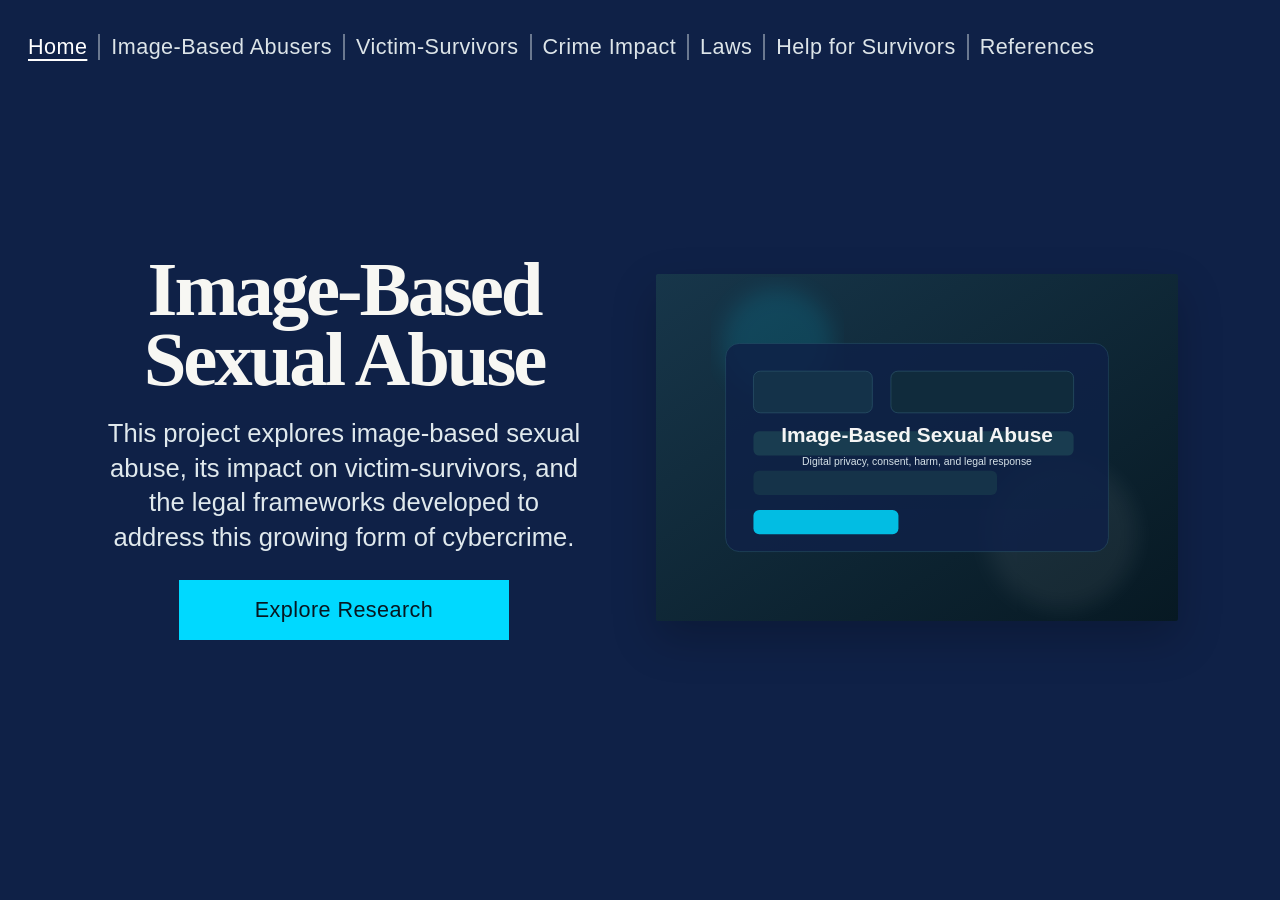
==== index.html @ 502477de "Add files via upload" ====
<!DOCTYPE html>
<html lang="en">
<head>
  <meta charset="UTF-8">
  <meta name="viewport" content="width=device-width, initial-scale=1.0">
  <title>Home | Image-Based Sexual Abuse</title>
  <link rel="stylesheet" href="style.css">
</head>
<body>
  <header class="site-header">
    <nav class="nav">
      <a class="active" href="index.html">Home</a>
<a class="" href="image-based-abusers.html">Image-Based Abusers</a>
<a class="" href="victim-survivors.html">Victim-Survivors</a>
<a class="" href="crime-impact.html">Crime Impact</a>
<a class="" href="laws.html">Laws</a>
<a class="" href="help-for-survivors.html">Help for Survivors</a>
<a class="" href="references.html">References</a>
    </nav>
  </header>
  
        <main class="hero">
          <section class="hero-text">
            <h1>Image-Based<br>Sexual Abuse</h1>
            <p>This project explores image-based sexual abuse, its impact on victim-survivors, and the legal frameworks developed to address this growing form of cybercrime.</p>
            <a class="button" href="image-based-abusers.html">Explore Research</a>
          </section>
          <section class="hero-image" aria-label="Digital safety illustration">
            <img src="images/homepage-illustration.svg" alt="Illustration representing online privacy and image-based sexual abuse">
          </section>
        </main>
</body>
</html>
---- style.css ----
* {
  box-sizing: border-box;
}

body {
  margin: 0;
  font-family: Arial, Helvetica, sans-serif;
  color: #f5f5f5;
  background: #0f2147;
}

.site-header {
  width: 100%;
  padding: 34px 28px 10px;
  background: #0f2147;
}

.nav {
  display: flex;
  flex-wrap: wrap;
  align-items: center;
  gap: 0;
  font-size: 1.35rem;
  letter-spacing: 0.02em;
}

.nav a {
  color: #dce4e8;
  text-decoration: none;
  padding: 0 11px;
  border-right: 2px solid rgba(220, 228, 232, 0.45);
}

.nav a:first-child {
  padding-left: 0;
}

.nav a:last-child {
  border-right: none;
}

.nav a:hover,
.nav a.active {
  color: #ffffff;
  text-decoration: underline;
  text-decoration-thickness: 2px;
  text-underline-offset: 5px;
}

.hero {
  min-height: calc(100vh - 95px);
  display: grid;
  grid-template-columns: 1fr 1.08fr;
  gap: 70px;
  align-items: center;
  padding: 40px 8vw 90px;
}

.hero-text {
  text-align: center;
}

.hero-text h1 {
  margin: 0 0 20px;
  font-family: Georgia, 'Times New Roman', serif;
  font-size: clamp(3.3rem, 6vw, 6.2rem);
  line-height: 0.92;
  letter-spacing: -0.04em;
  color: #f7f7f3;
}

.hero-text p {
  max-width: 660px;
  margin: 0 auto 26px;
  font-size: clamp(1.15rem, 2vw, 1.65rem);
  line-height: 1.35;
  color: #e0e9ed;
}

.button {
  display: inline-block;
  min-width: 330px;
  padding: 17px 28px;
  background: #00d9ff;
  color: #061721;
  text-decoration: none;
  font-size: 1.35rem;
  letter-spacing: 0.02em;
  transition: transform 0.2s ease, filter 0.2s ease;
}

.button:hover {
  transform: translateY(-2px);
  filter: brightness(1.05);
}

.hero-image img {
  width: 100%;
  max-width: 620px;
  display: block;
  margin: 0 auto;
  border-radius: 2px;
  box-shadow: 0 18px 45px rgba(0, 0, 0, 0.22);
}

.page {
  max-width: 1100px;
  margin: 0 auto;
  padding: 70px 28px 100px;
}

.page h1 {
  font-family: Georgia, 'Times New Roman', serif;
  font-size: clamp(3rem, 6vw, 5.5rem);
  line-height: 1;
  margin: 0 0 20px;
}

.page > p {
  max-width: 920px;
  font-size: 1.35rem;
  line-height: 1.55;
  color: #e0e9ed;
  margin-bottom: 36px;
}

.card-grid {
  display: grid;
  grid-template-columns: repeat(3, 1fr);
  gap: 22px;
}

.card {
  background: rgba(255, 255, 255, 0.075);
  border: 1px solid rgba(255, 255, 255, 0.13);
  border-radius: 18px;
  padding: 24px;
}

.card h2 {
  margin-top: 0;
  color: #00d9ff;
  font-size: 1.35rem;
}

.card p {
  color: #e7eef2;
  line-height: 1.55;
  font-size: 1.05rem;
}

.reference {
  padding-left: 2rem;
  text-indent: -2rem;
}

.note {
  color: #bdd2dc;
}

@media (max-width: 900px) {
  .site-header {
    padding-top: 24px;
  }

  .nav {
    font-size: 1rem;
    row-gap: 10px;
  }

  .hero {
    grid-template-columns: 1fr;
    gap: 35px;
    padding-top: 45px;
  }

  .hero-text {
    order: 1;
  }

  .hero-image {
    order: 2;
  }

  .button {
    min-width: auto;
    width: min(100%, 330px);
  }

  .card-grid {
    grid-template-columns: 1fr;
  }
}
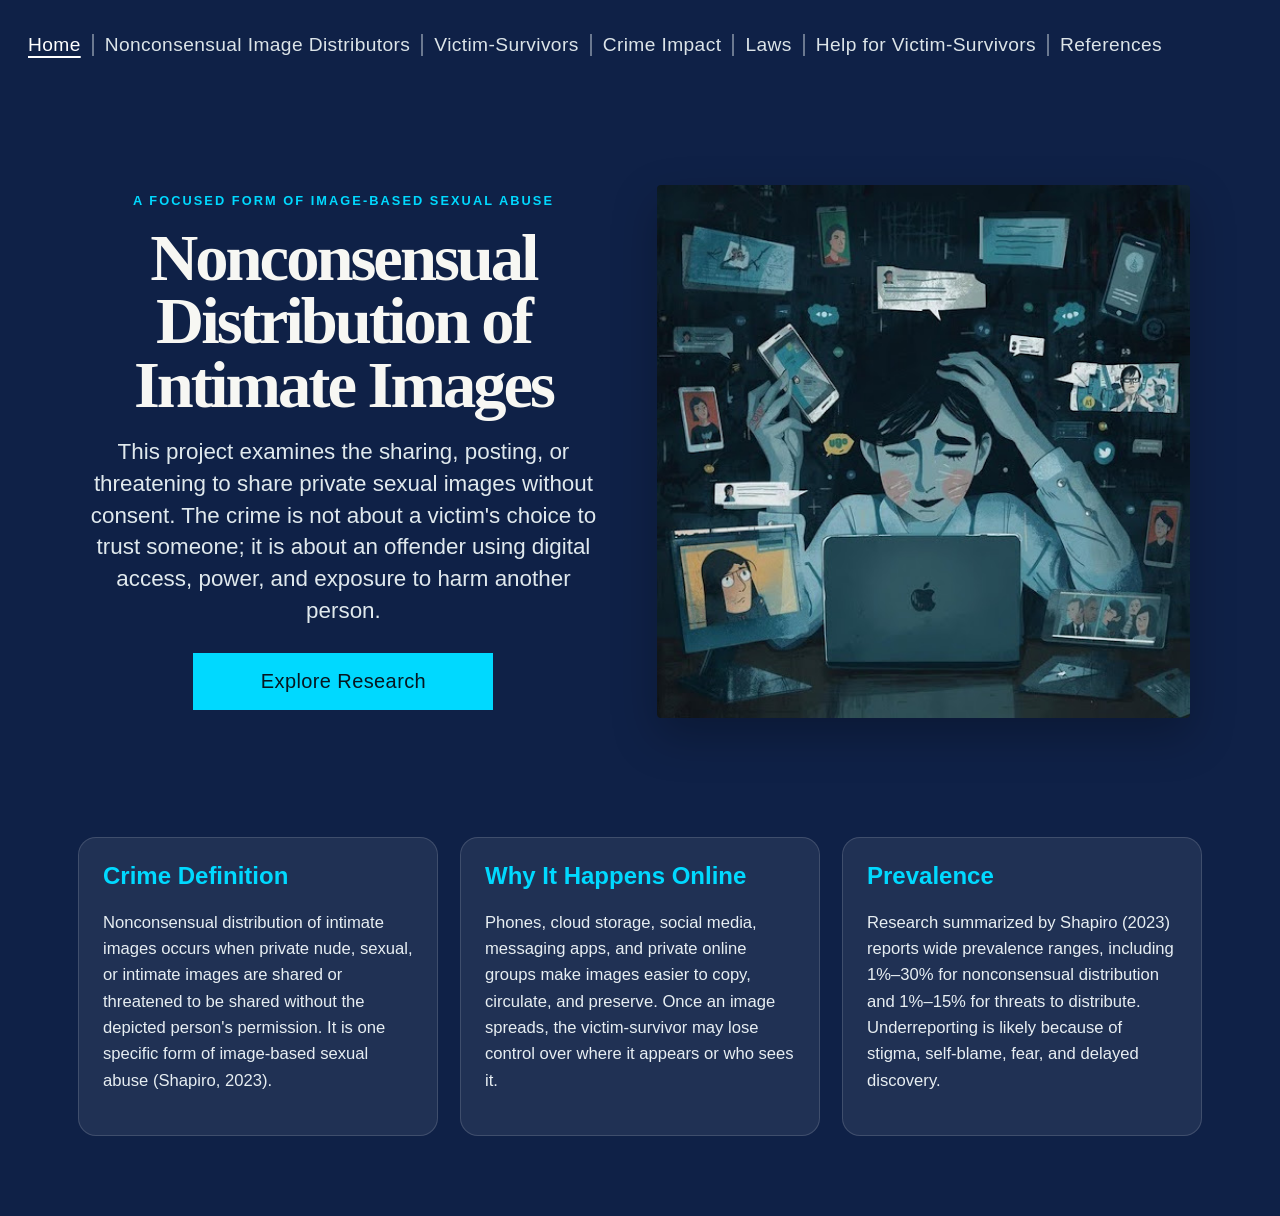
==== commit 3fb83a44: "Add files via upload" ====
--- a/index.html
+++ b/index.html
@@ -3,31 +3,45 @@
 <head>
   <meta charset="UTF-8">
   <meta name="viewport" content="width=device-width, initial-scale=1.0">
-  <title>Home | Image-Based Sexual Abuse</title>
+  <title>Home | Nonconsensual Distribution of Intimate Images</title>
   <link rel="stylesheet" href="style.css">
 </head>
 <body>
   <header class="site-header">
     <nav class="nav">
       <a class="active" href="index.html">Home</a>
-<a class="" href="image-based-abusers.html">Image-Based Abusers</a>
-<a class="" href="victim-survivors.html">Victim-Survivors</a>
-<a class="" href="crime-impact.html">Crime Impact</a>
-<a class="" href="laws.html">Laws</a>
-<a class="" href="help-for-survivors.html">Help for Survivors</a>
-<a class="" href="references.html">References</a>
+      <a class="" href="image-based-abusers.html">Nonconsensual Image Distributors</a>
+      <a class="" href="victim-survivors.html">Victim-Survivors</a>
+      <a class="" href="crime-impact.html">Crime Impact</a>
+      <a class="" href="laws.html">Laws</a>
+      <a class="" href="help-for-survivors.html">Help for Victim-Survivors</a>
+      <a class="" href="references.html">References</a>
     </nav>
   </header>
-  
-        <main class="hero">
-          <section class="hero-text">
-            <h1>Image-Based<br>Sexual Abuse</h1>
-            <p>This project explores image-based sexual abuse, its impact on victim-survivors, and the legal frameworks developed to address this growing form of cybercrime.</p>
-            <a class="button" href="image-based-abusers.html">Explore Research</a>
-          </section>
-          <section class="hero-image" aria-label="Digital safety illustration">
-            <img src="images/homepage-illustration.svg" alt="Illustration representing online privacy and image-based sexual abuse">
-          </section>
-        </main>
+  <main class="hero">
+    <section class="hero-text">
+      <p class="eyebrow">A focused form of image-based sexual abuse</p>
+      <h1>Nonconsensual<br>Distribution of<br>Intimate Images</h1>
+      <p>This project examines the sharing, posting, or threatening to share private sexual images without consent. The crime is not about a victim's choice to trust someone; it is about an offender using digital access, power, and exposure to harm another person.</p>
+      <a class="button" href="image-based-abusers.html">Explore Research</a>
+    </section>
+    <section class="hero-image" aria-label="Digital safety illustration">
+      <img src="images/homepage.jpg" alt="Illustration representing online privacy and image-based sexual abuse">
+    </section>
+  </main>
+  <section class="home-summary">
+    <article>
+      <h2>Crime Definition</h2>
+      <p>Nonconsensual distribution of intimate images occurs when private nude, sexual, or intimate images are shared or threatened to be shared without the depicted person's permission. It is one specific form of image-based sexual abuse (Shapiro, 2023).</p>
+    </article>
+    <article>
+      <h2>Why It Happens Online</h2>
+      <p>Phones, cloud storage, social media, messaging apps, and private online groups make images easier to copy, circulate, and preserve. Once an image spreads, the victim-survivor may lose control over where it appears or who sees it.</p>
+    </article>
+    <article>
+      <h2>Prevalence</h2>
+      <p>Research summarized by Shapiro (2023) reports wide prevalence ranges, including 1%–30% for nonconsensual distribution and 1%–15% for threats to distribute. Underreporting is likely because of stigma, self-blame, fear, and delayed discovery.</p>
+    </article>
+  </section>
 </body>
-</html>+</html>
--- a/style.css
+++ b/style.css
@@ -1,18 +1,29 @@
 * {
   box-sizing: border-box;
+}
+
+:root {
+  --navy: #0f2147;
+  --navy-deep: #081725;
+  --cyan: #00d9ff;
+  --white: #f7f7f3;
+  --soft: #e0e9ed;
+  --muted: #bdd2dc;
+  --card: rgba(255, 255, 255, 0.075);
+  --line: rgba(255, 255, 255, 0.14);
 }
 
 body {
   margin: 0;
   font-family: Arial, Helvetica, sans-serif;
-  color: #f5f5f5;
-  background: #0f2147;
+  color: var(--white);
+  background: var(--navy);
 }
 
 .site-header {
   width: 100%;
   padding: 34px 28px 10px;
-  background: #0f2147;
+  background: var(--navy);
 }
 
 .nav {
@@ -20,7 +31,7 @@
   flex-wrap: wrap;
   align-items: center;
   gap: 0;
-  font-size: 1.35rem;
+  font-size: clamp(0.9rem, 1.5vw, 1.35rem);
   letter-spacing: 0.02em;
 }
 
@@ -50,41 +61,54 @@
 .hero {
   min-height: calc(100vh - 95px);
   display: grid;
-  grid-template-columns: 1fr 1.08fr;
-  gap: 70px;
+  grid-template-columns: 1fr 1.05fr;
+  gap: 60px;
   align-items: center;
-  padding: 40px 8vw 90px;
+  padding: 38px 7vw 72px;
 }
 
 .hero-text {
   text-align: center;
 }
 
-.hero-text h1 {
+.eyebrow {
+  color: var(--cyan);
+  text-transform: uppercase;
+  letter-spacing: 0.16em;
+  font-size: 0.8rem;
+  font-weight: 700;
+  margin: 0 0 18px;
+}
+
+.hero-text h1,
+.page h1 {
   margin: 0 0 20px;
   font-family: Georgia, 'Times New Roman', serif;
-  font-size: clamp(3.3rem, 6vw, 6.2rem);
-  line-height: 0.92;
-  letter-spacing: -0.04em;
-  color: #f7f7f3;
-}
-
-.hero-text p {
-  max-width: 660px;
+  line-height: 0.95;
+  letter-spacing: -0.045em;
+  color: var(--white);
+}
+
+.hero-text h1 {
+  font-size: clamp(2.9rem, 5.2vw, 5.85rem);
+}
+
+.hero-text p:not(.eyebrow) {
+  max-width: 700px;
   margin: 0 auto 26px;
-  font-size: clamp(1.15rem, 2vw, 1.65rem);
-  line-height: 1.35;
-  color: #e0e9ed;
+  font-size: clamp(1.05rem, 1.75vw, 1.45rem);
+  line-height: 1.42;
+  color: var(--soft);
 }
 
 .button {
   display: inline-block;
-  min-width: 330px;
+  min-width: 300px;
   padding: 17px 28px;
-  background: #00d9ff;
+  background: var(--cyan);
   color: #061721;
   text-decoration: none;
-  font-size: 1.35rem;
+  font-size: 1.25rem;
   letter-spacing: 0.02em;
   transition: transform 0.2s ease, filter 0.2s ease;
 }
@@ -96,81 +120,158 @@
 
 .hero-image img {
   width: 100%;
-  max-width: 620px;
+  max-width: 650px;
   display: block;
   margin: 0 auto;
-  border-radius: 2px;
-  box-shadow: 0 18px 45px rgba(0, 0, 0, 0.22);
-}
-
-.page {
-  max-width: 1100px;
-  margin: 0 auto;
-  padding: 70px 28px 100px;
-}
-
-.page h1 {
-  font-family: Georgia, 'Times New Roman', serif;
-  font-size: clamp(3rem, 6vw, 5.5rem);
-  line-height: 1;
-  margin: 0 0 20px;
-}
-
-.page > p {
-  max-width: 920px;
-  font-size: 1.35rem;
-  line-height: 1.55;
-  color: #e0e9ed;
-  margin-bottom: 36px;
-}
-
-.card-grid {
+  border-radius: 4px;
+  box-shadow: 0 18px 45px rgba(0, 0, 0, 0.25);
+}
+
+.home-summary {
   display: grid;
   grid-template-columns: repeat(3, 1fr);
   gap: 22px;
-}
-
-.card {
-  background: rgba(255, 255, 255, 0.075);
-  border: 1px solid rgba(255, 255, 255, 0.13);
+  max-width: 1180px;
+  margin: -34px auto 80px;
+  padding: 0 28px;
+}
+
+.home-summary article,
+.card,
+.content-block,
+.image-card {
+  background: var(--card);
+  border: 1px solid var(--line);
   border-radius: 18px;
   padding: 24px;
 }
 
+.home-summary h2,
+.card h2,
+.content-block h2,
+.feature-row h2 {
+  color: var(--cyan);
+  margin-top: 0;
+}
+
+.home-summary p,
+.card p,
+.content-block p,
+.feature-row p,
+.image-card figcaption,
+.split-list p {
+  color: #e7eef2;
+  line-height: 1.58;
+  font-size: 1.04rem;
+}
+
+.page {
+  max-width: 1120px;
+  margin: 0 auto;
+  padding: 62px 28px 100px;
+}
+
+.page h1 {
+  font-size: clamp(2.9rem, 5.5vw, 5.2rem);
+}
+
+.page > p:not(.eyebrow) {
+  max-width: 940px;
+  font-size: 1.3rem;
+  line-height: 1.55;
+  color: var(--soft);
+  margin-bottom: 36px;
+}
+
+.card-grid {
+  display: grid;
+  grid-template-columns: repeat(3, 1fr);
+  gap: 22px;
+  margin-bottom: 28px;
+}
+
+.card-grid.two {
+  grid-template-columns: repeat(2, 1fr);
+}
+
 .card h2 {
-  margin-top: 0;
-  color: #00d9ff;
-  font-size: 1.35rem;
-}
-
-.card p {
-  color: #e7eef2;
-  line-height: 1.55;
-  font-size: 1.05rem;
+  font-size: 1.28rem;
+}
+
+.content-block {
+  margin: 28px 0;
+}
+
+.split-list {
+  display: grid;
+  grid-template-columns: repeat(3, 1fr);
+  gap: 20px;
+}
+
+.split-list.two-col {
+  grid-template-columns: repeat(2, 1fr);
+}
+
+.split-list h3 {
+  margin-bottom: 8px;
+  color: var(--white);
+}
+
+.feature-row {
+  display: grid;
+  grid-template-columns: 1fr 0.92fr;
+  gap: 30px;
+  align-items: start;
+  margin-bottom: 28px;
+}
+
+.image-card {
+  margin: 0;
+}
+
+.image-card img {
+  display: block;
+  width: 100%;
+  border-radius: 12px;
+  background: #fff;
+}
+
+.image-card figcaption {
+  margin-top: 12px;
+  font-size: 0.95rem;
+  color: var(--muted);
+}
+
+.note {
+  color: var(--muted);
 }
 
 .reference {
   padding-left: 2rem;
   text-indent: -2rem;
-}
-
-.note {
-  color: #bdd2dc;
-}
-
-@media (max-width: 900px) {
+  margin: 0 0 18px;
+}
+
+.refs p {
+  font-size: 1.02rem;
+}
+
+@media (max-width: 950px) {
   .site-header {
     padding-top: 24px;
   }
 
   .nav {
-    font-size: 1rem;
     row-gap: 10px;
   }
 
-  .hero {
+  .hero,
+  .feature-row {
     grid-template-columns: 1fr;
     gap: 35px;
+  }
+
+  .hero {
     padding-top: 45px;
   }
 
@@ -187,7 +288,15 @@
     width: min(100%, 330px);
   }
 
-  .card-grid {
+  .card-grid,
+  .card-grid.two,
+  .home-summary,
+  .split-list,
+  .split-list.two-col {
     grid-template-columns: 1fr;
   }
-}+
+  .home-summary {
+    margin-top: 0;
+  }
+}
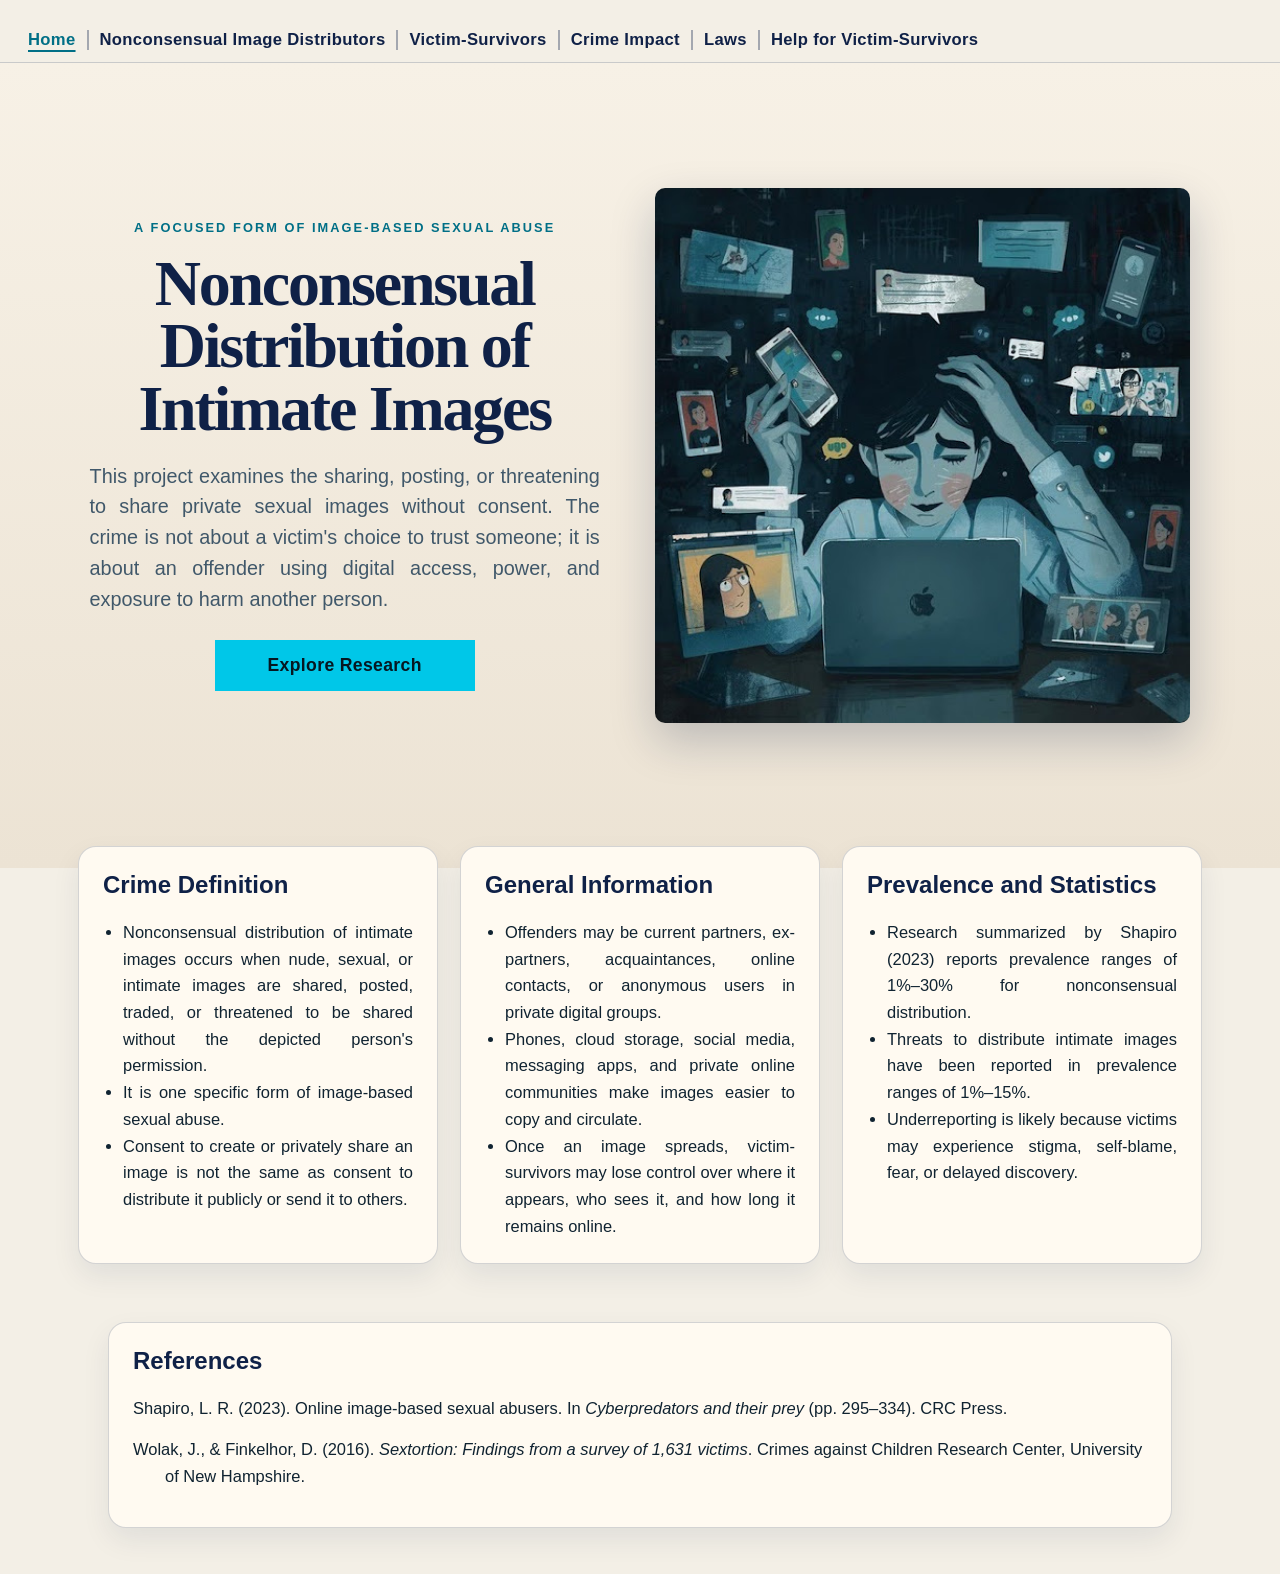
==== commit a278f97b: "Add files via upload" ====
--- a/index.html
+++ b/index.html
@@ -10,14 +10,14 @@
   <header class="site-header">
     <nav class="nav">
       <a class="active" href="index.html">Home</a>
-      <a class="" href="image-based-abusers.html">Nonconsensual Image Distributors</a>
-      <a class="" href="victim-survivors.html">Victim-Survivors</a>
-      <a class="" href="crime-impact.html">Crime Impact</a>
-      <a class="" href="laws.html">Laws</a>
-      <a class="" href="help-for-survivors.html">Help for Victim-Survivors</a>
-      <a class="" href="references.html">References</a>
+      <a href="image-based-abusers.html">Nonconsensual Image Distributors</a>
+      <a href="victim-survivors.html">Victim-Survivors</a>
+      <a href="crime-impact.html">Crime Impact</a>
+      <a href="laws.html">Laws</a>
+      <a href="help-for-survivors.html">Help for Victim-Survivors</a>
     </nav>
   </header>
+
   <main class="hero">
     <section class="hero-text">
       <p class="eyebrow">A focused form of image-based sexual abuse</p>
@@ -29,19 +29,42 @@
       <img src="images/homepage.jpg" alt="Illustration representing online privacy and image-based sexual abuse">
     </section>
   </main>
+
   <section class="home-summary">
     <article>
       <h2>Crime Definition</h2>
-      <p>Nonconsensual distribution of intimate images occurs when private nude, sexual, or intimate images are shared or threatened to be shared without the depicted person's permission. It is one specific form of image-based sexual abuse (Shapiro, 2023).</p>
+      <ul>
+        <li>Nonconsensual distribution of intimate images occurs when nude, sexual, or intimate images are shared, posted, traded, or threatened to be shared without the depicted person's permission.</li>
+        <li>It is one specific form of image-based sexual abuse.</li>
+        <li>Consent to create or privately share an image is not the same as consent to distribute it publicly or send it to others.</li>
+      </ul>
     </article>
+
     <article>
-      <h2>Why It Happens Online</h2>
-      <p>Phones, cloud storage, social media, messaging apps, and private online groups make images easier to copy, circulate, and preserve. Once an image spreads, the victim-survivor may lose control over where it appears or who sees it.</p>
+      <h2>General Information</h2>
+      <ul>
+        <li>Offenders may be current partners, ex-partners, acquaintances, online contacts, or anonymous users in private digital groups.</li>
+        <li>Phones, cloud storage, social media, messaging apps, and private online communities make images easier to copy and circulate.</li>
+        <li>Once an image spreads, victim-survivors may lose control over where it appears, who sees it, and how long it remains online.</li>
+      </ul>
     </article>
+
     <article>
-      <h2>Prevalence</h2>
-      <p>Research summarized by Shapiro (2023) reports wide prevalence ranges, including 1%–30% for nonconsensual distribution and 1%–15% for threats to distribute. Underreporting is likely because of stigma, self-blame, fear, and delayed discovery.</p>
+      <h2>Prevalence and Statistics</h2>
+      <ul>
+        <li>Research summarized by Shapiro (2023) reports prevalence ranges of 1%–30% for nonconsensual distribution.</li>
+        <li>Threats to distribute intimate images have been reported in prevalence ranges of 1%–15%.</li>
+        <li>Underreporting is likely because victims may experience stigma, self-blame, fear, or delayed discovery.</li>
+      </ul>
     </article>
   </section>
+
+  <footer>
+    <section class="page-references">
+      <h2>References</h2>
+      <p class="reference">Shapiro, L. R. (2023). Online image-based sexual abusers. In <em>Cyberpredators and their prey</em> (pp. 295–334). CRC Press.</p>
+      <p class="reference">Wolak, J., &amp; Finkelhor, D. (2016). <em>Sextortion: Findings from a survey of 1,631 victims</em>. Crimes against Children Research Center, University of New Hampshire.</p>
+    </section>
+  </footer>
 </body>
 </html>
--- a/style.css
+++ b/style.css
@@ -5,25 +5,28 @@
 :root {
   --navy: #0f2147;
   --navy-deep: #081725;
-  --cyan: #00d9ff;
-  --white: #f7f7f3;
-  --soft: #e0e9ed;
-  --muted: #bdd2dc;
-  --card: rgba(255, 255, 255, 0.075);
-  --line: rgba(255, 255, 255, 0.14);
+  --cyan: #00a9c9;
+  --cream: #f3efe6;
+  --cream-2: #ebe4d6;
+  --paper: #fbf7ef;
+  --text: #102331;
+  --muted: #40586a;
+  --line: rgba(15, 33, 71, 0.18);
+  --card: #fffaf1;
 }
 
 body {
   margin: 0;
   font-family: Arial, Helvetica, sans-serif;
-  color: var(--white);
-  background: var(--navy);
+  color: var(--text);
+  background: var(--cream);
 }
 
 .site-header {
   width: 100%;
-  padding: 34px 28px 10px;
-  background: var(--navy);
+  padding: 30px 28px 12px;
+  background: var(--cream);
+  border-bottom: 1px solid var(--line);
 }
 
 .nav {
@@ -31,15 +34,16 @@
   flex-wrap: wrap;
   align-items: center;
   gap: 0;
-  font-size: clamp(0.9rem, 1.5vw, 1.35rem);
+  font-size: clamp(0.85rem, 1.3vw, 1.15rem);
   letter-spacing: 0.02em;
 }
 
 .nav a {
-  color: #dce4e8;
+  color: var(--navy);
   text-decoration: none;
   padding: 0 11px;
-  border-right: 2px solid rgba(220, 228, 232, 0.45);
+  border-right: 2px solid rgba(15, 33, 71, 0.35);
+  font-weight: 700;
 }
 
 .nav a:first-child {
@@ -52,7 +56,7 @@
 
 .nav a:hover,
 .nav a.active {
-  color: #ffffff;
+  color: #006f86;
   text-decoration: underline;
   text-decoration-thickness: 2px;
   text-underline-offset: 5px;
@@ -62,9 +66,10 @@
   min-height: calc(100vh - 95px);
   display: grid;
   grid-template-columns: 1fr 1.05fr;
-  gap: 60px;
+  gap: 55px;
   align-items: center;
-  padding: 38px 7vw 72px;
+  padding: 44px 7vw 64px;
+  background: linear-gradient(180deg, #f7f1e6 0%, #ece3d4 100%);
 }
 
 .hero-text {
@@ -72,11 +77,11 @@
 }
 
 .eyebrow {
-  color: var(--cyan);
+  color: #006f86;
   text-transform: uppercase;
   letter-spacing: 0.16em;
   font-size: 0.8rem;
-  font-weight: 700;
+  font-weight: 800;
   margin: 0 0 18px;
 }
 
@@ -84,38 +89,40 @@
 .page h1 {
   margin: 0 0 20px;
   font-family: Georgia, 'Times New Roman', serif;
-  line-height: 0.95;
-  letter-spacing: -0.045em;
-  color: var(--white);
+  line-height: 0.98;
+  letter-spacing: -0.035em;
+  color: var(--navy);
 }
 
 .hero-text h1 {
-  font-size: clamp(2.9rem, 5.2vw, 5.85rem);
+  font-size: clamp(2.65rem, 5vw, 5.3rem);
 }
 
 .hero-text p:not(.eyebrow) {
-  max-width: 700px;
+  max-width: 720px;
   margin: 0 auto 26px;
-  font-size: clamp(1.05rem, 1.75vw, 1.45rem);
-  line-height: 1.42;
-  color: var(--soft);
+  font-size: clamp(1.02rem, 1.55vw, 1.24rem);
+  line-height: 1.55;
+  color: var(--muted);
+  text-align: justify;
 }
 
 .button {
   display: inline-block;
-  min-width: 300px;
-  padding: 17px 28px;
-  background: var(--cyan);
+  min-width: 260px;
+  padding: 15px 26px;
+  background: #00c7e8;
   color: #061721;
   text-decoration: none;
-  font-size: 1.25rem;
+  font-size: 1.1rem;
   letter-spacing: 0.02em;
+  font-weight: 700;
   transition: transform 0.2s ease, filter 0.2s ease;
 }
 
 .button:hover {
   transform: translateY(-2px);
-  filter: brightness(1.05);
+  filter: brightness(1.03);
 }
 
 .hero-image img {
@@ -123,8 +130,8 @@
   max-width: 650px;
   display: block;
   margin: 0 auto;
-  border-radius: 4px;
-  box-shadow: 0 18px 45px rgba(0, 0, 0, 0.25);
+  border-radius: 10px;
+  box-shadow: 0 18px 45px rgba(15, 33, 71, 0.22);
 }
 
 .home-summary {
@@ -132,25 +139,28 @@
   grid-template-columns: repeat(3, 1fr);
   gap: 22px;
   max-width: 1180px;
-  margin: -34px auto 80px;
+  margin: -22px auto 58px;
   padding: 0 28px;
 }
 
 .home-summary article,
 .card,
 .content-block,
-.image-card {
+.image-card,
+.page-references {
   background: var(--card);
   border: 1px solid var(--line);
   border-radius: 18px;
   padding: 24px;
+  box-shadow: 0 12px 28px rgba(15, 33, 71, 0.08);
 }
 
 .home-summary h2,
 .card h2,
 .content-block h2,
-.feature-row h2 {
-  color: var(--cyan);
+.feature-row h2,
+.page-references h2 {
+  color: var(--navy);
   margin-top: 0;
 }
 
@@ -159,28 +169,43 @@
 .content-block p,
 .feature-row p,
 .image-card figcaption,
-.split-list p {
-  color: #e7eef2;
-  line-height: 1.58;
-  font-size: 1.04rem;
+.split-list p,
+.page-references p,
+.page li,
+.home-summary li,
+.card li,
+.content-block li {
+  color: var(--text);
+  line-height: 1.62;
+  font-size: 1.03rem;
+}
+
+.home-summary ul,
+.card ul,
+.content-block ul,
+.feature-row ul {
+  margin: 0;
+  padding-left: 1.25rem;
+  text-align: justify;
 }
 
 .page {
   max-width: 1120px;
   margin: 0 auto;
-  padding: 62px 28px 100px;
+  padding: 58px 28px 80px;
 }
 
 .page h1 {
-  font-size: clamp(2.9rem, 5.5vw, 5.2rem);
+  font-size: clamp(2.55rem, 5vw, 4.8rem);
 }
 
 .page > p:not(.eyebrow) {
   max-width: 940px;
-  font-size: 1.3rem;
-  line-height: 1.55;
-  color: var(--soft);
-  margin-bottom: 36px;
+  font-size: 1.18rem;
+  line-height: 1.58;
+  color: var(--muted);
+  margin-bottom: 32px;
+  text-align: justify;
 }
 
 .card-grid {
@@ -214,7 +239,7 @@
 
 .split-list h3 {
   margin-bottom: 8px;
-  color: var(--white);
+  color: var(--navy);
 }
 
 .feature-row {
@@ -233,27 +258,40 @@
   display: block;
   width: 100%;
   border-radius: 12px;
-  background: #fff;
+  background: #f7f2e9;
 }
 
 .image-card figcaption {
   margin-top: 12px;
   font-size: 0.95rem;
   color: var(--muted);
+  text-align: justify;
 }
 
 .note {
   color: var(--muted);
+}
+
+.page-references {
+  margin-top: 36px;
 }
 
 .reference {
   padding-left: 2rem;
   text-indent: -2rem;
-  margin: 0 0 18px;
+  margin: 0 0 14px;
+  font-size: 0.98rem;
+  text-align: left;
 }
 
 .refs p {
   font-size: 1.02rem;
+}
+
+footer {
+  max-width: 1120px;
+  margin: 0 auto 46px;
+  padding: 0 28px;
 }
 
 @media (max-width: 950px) {
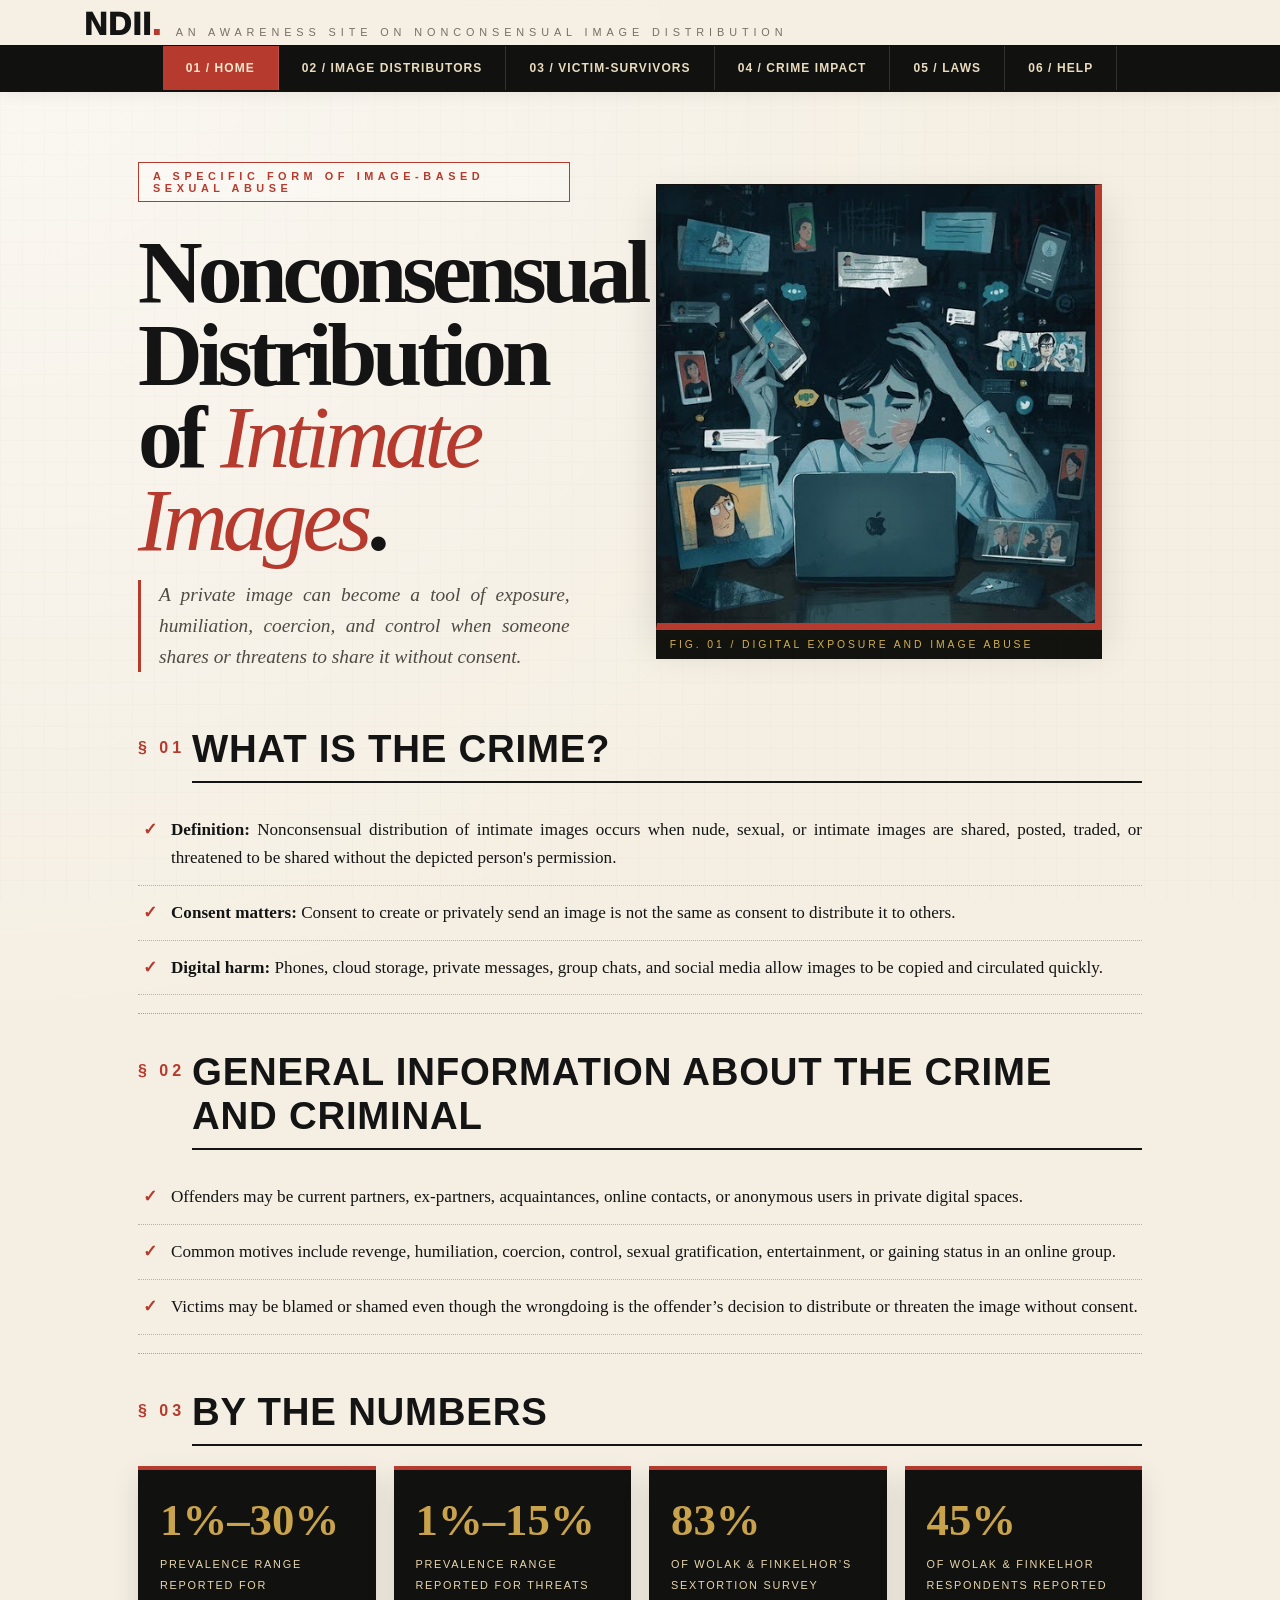
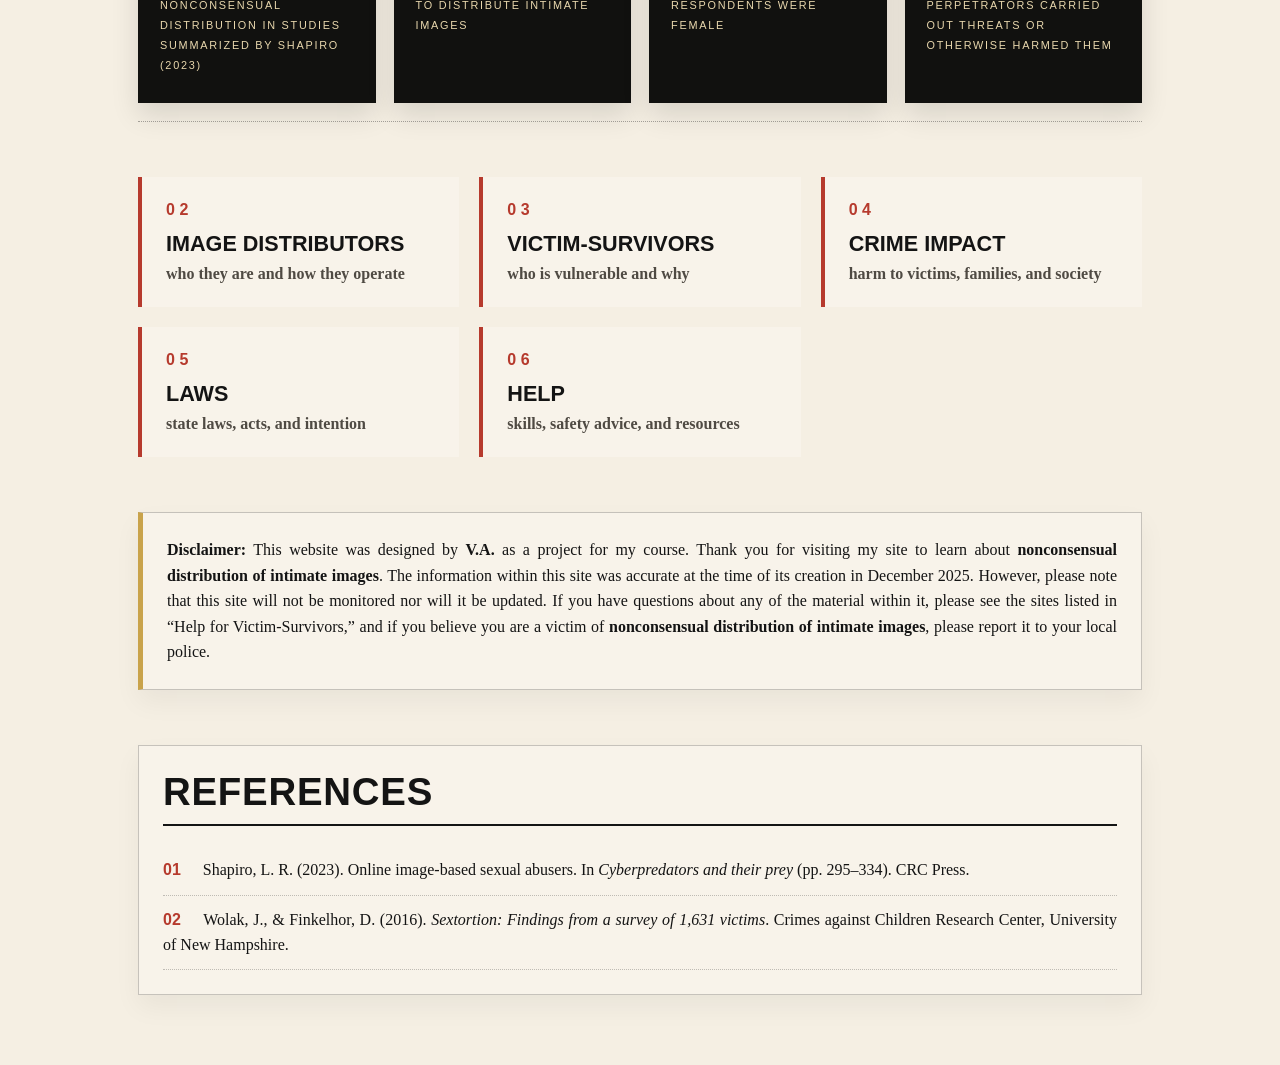
==== commit caa6b301: "Add files via upload" ====
--- a/index.html
+++ b/index.html
@@ -1,70 +1,39 @@
-<!DOCTYPE html>
-<html lang="en">
-<head>
-  <meta charset="UTF-8">
-  <meta name="viewport" content="width=device-width, initial-scale=1.0">
-  <title>Home | Nonconsensual Distribution of Intimate Images</title>
-  <link rel="stylesheet" href="style.css">
-</head>
-<body>
-  <header class="site-header">
-    <nav class="nav">
-      <a class="active" href="index.html">Home</a>
-      <a href="image-based-abusers.html">Nonconsensual Image Distributors</a>
-      <a href="victim-survivors.html">Victim-Survivors</a>
-      <a href="crime-impact.html">Crime Impact</a>
-      <a href="laws.html">Laws</a>
-      <a href="help-for-survivors.html">Help for Victim-Survivors</a>
-    </nav>
-  </header>
-
-  <main class="hero">
-    <section class="hero-text">
-      <p class="eyebrow">A focused form of image-based sexual abuse</p>
-      <h1>Nonconsensual<br>Distribution of<br>Intimate Images</h1>
-      <p>This project examines the sharing, posting, or threatening to share private sexual images without consent. The crime is not about a victim's choice to trust someone; it is about an offender using digital access, power, and exposure to harm another person.</p>
-      <a class="button" href="image-based-abusers.html">Explore Research</a>
-    </section>
-    <section class="hero-image" aria-label="Digital safety illustration">
-      <img src="images/homepage.jpg" alt="Illustration representing online privacy and image-based sexual abuse">
-    </section>
-  </main>
-
-  <section class="home-summary">
-    <article>
-      <h2>Crime Definition</h2>
-      <ul>
-        <li>Nonconsensual distribution of intimate images occurs when nude, sexual, or intimate images are shared, posted, traded, or threatened to be shared without the depicted person's permission.</li>
-        <li>It is one specific form of image-based sexual abuse.</li>
-        <li>Consent to create or privately share an image is not the same as consent to distribute it publicly or send it to others.</li>
-      </ul>
-    </article>
-
-    <article>
-      <h2>General Information</h2>
-      <ul>
-        <li>Offenders may be current partners, ex-partners, acquaintances, online contacts, or anonymous users in private digital groups.</li>
-        <li>Phones, cloud storage, social media, messaging apps, and private online communities make images easier to copy and circulate.</li>
-        <li>Once an image spreads, victim-survivors may lose control over where it appears, who sees it, and how long it remains online.</li>
-      </ul>
-    </article>
-
-    <article>
-      <h2>Prevalence and Statistics</h2>
-      <ul>
-        <li>Research summarized by Shapiro (2023) reports prevalence ranges of 1%–30% for nonconsensual distribution.</li>
-        <li>Threats to distribute intimate images have been reported in prevalence ranges of 1%–15%.</li>
-        <li>Underreporting is likely because victims may experience stigma, self-blame, fear, or delayed discovery.</li>
-      </ul>
-    </article>
-  </section>
-
-  <footer>
-    <section class="page-references">
-      <h2>References</h2>
-      <p class="reference">Shapiro, L. R. (2023). Online image-based sexual abusers. In <em>Cyberpredators and their prey</em> (pp. 295–334). CRC Press.</p>
-      <p class="reference">Wolak, J., &amp; Finkelhor, D. (2016). <em>Sextortion: Findings from a survey of 1,631 victims</em>. Crimes against Children Research Center, University of New Hampshire.</p>
-    </section>
-  </footer>
-</body>
-</html>
+<!DOCTYPE html><html lang="en"><head><meta charset="UTF-8"><meta name="viewport" content="width=device-width, initial-scale=1.0"><title>Home | Nonconsensual Distribution of Intimate Images</title><link rel="stylesheet" href="style.css"></head><body><header class="site-header">
+  <div class="brand"><a href="index.html">NDII<span>.</span></a><small>An awareness site on nonconsensual image distribution</small></div>
+  <nav class="nav"><a class="active" href="index.html">01 / Home</a>
+<a class="" href="image-based-abusers.html">02 / Image Distributors</a>
+<a class="" href="victim-survivors.html">03 / Victim-Survivors</a>
+<a class="" href="crime-impact.html">04 / Crime Impact</a>
+<a class="" href="laws.html">05 / Laws</a>
+<a class="" href="help-for-survivors.html">06 / Help</a></nav>
+</header><main class="home-wrap">
+<section class="hero-mag">
+  <div class="hero-copy">
+    <p class="tag">A specific form of image-based sexual abuse</p>
+    <h1>Nonconsensual Distribution of <em>Intimate Images</em>.</h1>
+    <p class="deck">A private image can become a tool of exposure, humiliation, coercion, and control when someone shares or threatens to share it without consent.</p>
+  </div>
+  <figure class="hero-photo"><img src="images/homepage.jpg" alt="Person overwhelmed by digital messages"><figcaption>Fig. 01 / Digital exposure and image abuse</figcaption></figure>
+</section>
+<section class="section-block"><p class="section-no">§ 01</p><h2>What is the crime?</h2><ul class="check-list">
+<li><strong>Definition:</strong> Nonconsensual distribution of intimate images occurs when nude, sexual, or intimate images are shared, posted, traded, or threatened to be shared without the depicted person's permission.</li>
+<li><strong>Consent matters:</strong> Consent to create or privately send an image is not the same as consent to distribute it to others.</li>
+<li><strong>Digital harm:</strong> Phones, cloud storage, private messages, group chats, and social media allow images to be copied and circulated quickly.</li>
+</ul></section>
+<section class="section-block"><p class="section-no">§ 02</p><h2>General information about the crime and criminal</h2><ul class="check-list">
+<li>Offenders may be current partners, ex-partners, acquaintances, online contacts, or anonymous users in private digital spaces.</li>
+<li>Common motives include revenge, humiliation, coercion, control, sexual gratification, entertainment, or gaining status in an online group.</li>
+<li>Victims may be blamed or shamed even though the wrongdoing is the offender’s decision to distribute or threaten the image without consent.</li>
+</ul></section>
+<section class="section-block"><p class="section-no">§ 03</p><h2>By the numbers</h2><div class="stat-grid">
+<div><strong>1%–30%</strong><span>prevalence range reported for nonconsensual distribution in studies summarized by Shapiro (2023)</span></div>
+<div><strong>1%–15%</strong><span>prevalence range reported for threats to distribute intimate images</span></div>
+<div><strong>83%</strong><span>of Wolak &amp; Finkelhor’s sextortion survey respondents were female</span></div>
+<div><strong>45%</strong><span>of Wolak &amp; Finkelhor respondents reported perpetrators carried out threats or otherwise harmed them</span></div>
+</div></section>
+<section class="explore-grid"><a href="image-based-abusers.html"><span>02</span><strong>Image Distributors</strong><small>who they are and how they operate</small></a><a href="victim-survivors.html"><span>03</span><strong>Victim-Survivors</strong><small>who is vulnerable and why</small></a><a href="crime-impact.html"><span>04</span><strong>Crime Impact</strong><small>harm to victims, families, and society</small></a><a href="laws.html"><span>05</span><strong>Laws</strong><small>state laws, acts, and intention</small></a><a href="help-for-survivors.html"><span>06</span><strong>Help</strong><small>skills, safety advice, and resources</small></a></section>
+<section class="disclaimer-box">
+  <p><strong>Disclaimer:</strong> This website was designed by <strong>V.A.</strong> as a project for my course. Thank you for visiting my site to learn about <strong>nonconsensual distribution of intimate images</strong>. The information within this site was accurate at the time of its creation in December 2025. However, please note that this site will not be monitored nor will it be updated. If you have questions about any of the material within it, please see the sites listed in “Help for Victim-Survivors,” and if you believe you are a victim of <strong>nonconsensual distribution of intimate images</strong>, please report it to your local police.</p>
+</section><section class="references"><h2>References</h2><p class="reference"><span>01</span> Shapiro, L. R. (2023). Online image-based sexual abusers. In <em>Cyberpredators and their prey</em> (pp. 295–334). CRC Press.</p>
+<p class="reference"><span>02</span> Wolak, J., &amp; Finkelhor, D. (2016). <em>Sextortion: Findings from a survey of 1,631 victims</em>. Crimes against Children Research Center, University of New Hampshire.</p></section>
+</main></body></html>
--- a/style.css
+++ b/style.css
@@ -1,340 +1,3 @@
-* {
-  box-sizing: border-box;
-}
 
-:root {
-  --navy: #0f2147;
-  --navy-deep: #081725;
-  --cyan: #00a9c9;
-  --cream: #f3efe6;
-  --cream-2: #ebe4d6;
-  --paper: #fbf7ef;
-  --text: #102331;
-  --muted: #40586a;
-  --line: rgba(15, 33, 71, 0.18);
-  --card: #fffaf1;
-}
-
-body {
-  margin: 0;
-  font-family: Arial, Helvetica, sans-serif;
-  color: var(--text);
-  background: var(--cream);
-}
-
-.site-header {
-  width: 100%;
-  padding: 30px 28px 12px;
-  background: var(--cream);
-  border-bottom: 1px solid var(--line);
-}
-
-.nav {
-  display: flex;
-  flex-wrap: wrap;
-  align-items: center;
-  gap: 0;
-  font-size: clamp(0.85rem, 1.3vw, 1.15rem);
-  letter-spacing: 0.02em;
-}
-
-.nav a {
-  color: var(--navy);
-  text-decoration: none;
-  padding: 0 11px;
-  border-right: 2px solid rgba(15, 33, 71, 0.35);
-  font-weight: 700;
-}
-
-.nav a:first-child {
-  padding-left: 0;
-}
-
-.nav a:last-child {
-  border-right: none;
-}
-
-.nav a:hover,
-.nav a.active {
-  color: #006f86;
-  text-decoration: underline;
-  text-decoration-thickness: 2px;
-  text-underline-offset: 5px;
-}
-
-.hero {
-  min-height: calc(100vh - 95px);
-  display: grid;
-  grid-template-columns: 1fr 1.05fr;
-  gap: 55px;
-  align-items: center;
-  padding: 44px 7vw 64px;
-  background: linear-gradient(180deg, #f7f1e6 0%, #ece3d4 100%);
-}
-
-.hero-text {
-  text-align: center;
-}
-
-.eyebrow {
-  color: #006f86;
-  text-transform: uppercase;
-  letter-spacing: 0.16em;
-  font-size: 0.8rem;
-  font-weight: 800;
-  margin: 0 0 18px;
-}
-
-.hero-text h1,
-.page h1 {
-  margin: 0 0 20px;
-  font-family: Georgia, 'Times New Roman', serif;
-  line-height: 0.98;
-  letter-spacing: -0.035em;
-  color: var(--navy);
-}
-
-.hero-text h1 {
-  font-size: clamp(2.65rem, 5vw, 5.3rem);
-}
-
-.hero-text p:not(.eyebrow) {
-  max-width: 720px;
-  margin: 0 auto 26px;
-  font-size: clamp(1.02rem, 1.55vw, 1.24rem);
-  line-height: 1.55;
-  color: var(--muted);
-  text-align: justify;
-}
-
-.button {
-  display: inline-block;
-  min-width: 260px;
-  padding: 15px 26px;
-  background: #00c7e8;
-  color: #061721;
-  text-decoration: none;
-  font-size: 1.1rem;
-  letter-spacing: 0.02em;
-  font-weight: 700;
-  transition: transform 0.2s ease, filter 0.2s ease;
-}
-
-.button:hover {
-  transform: translateY(-2px);
-  filter: brightness(1.03);
-}
-
-.hero-image img {
-  width: 100%;
-  max-width: 650px;
-  display: block;
-  margin: 0 auto;
-  border-radius: 10px;
-  box-shadow: 0 18px 45px rgba(15, 33, 71, 0.22);
-}
-
-.home-summary {
-  display: grid;
-  grid-template-columns: repeat(3, 1fr);
-  gap: 22px;
-  max-width: 1180px;
-  margin: -22px auto 58px;
-  padding: 0 28px;
-}
-
-.home-summary article,
-.card,
-.content-block,
-.image-card,
-.page-references {
-  background: var(--card);
-  border: 1px solid var(--line);
-  border-radius: 18px;
-  padding: 24px;
-  box-shadow: 0 12px 28px rgba(15, 33, 71, 0.08);
-}
-
-.home-summary h2,
-.card h2,
-.content-block h2,
-.feature-row h2,
-.page-references h2 {
-  color: var(--navy);
-  margin-top: 0;
-}
-
-.home-summary p,
-.card p,
-.content-block p,
-.feature-row p,
-.image-card figcaption,
-.split-list p,
-.page-references p,
-.page li,
-.home-summary li,
-.card li,
-.content-block li {
-  color: var(--text);
-  line-height: 1.62;
-  font-size: 1.03rem;
-}
-
-.home-summary ul,
-.card ul,
-.content-block ul,
-.feature-row ul {
-  margin: 0;
-  padding-left: 1.25rem;
-  text-align: justify;
-}
-
-.page {
-  max-width: 1120px;
-  margin: 0 auto;
-  padding: 58px 28px 80px;
-}
-
-.page h1 {
-  font-size: clamp(2.55rem, 5vw, 4.8rem);
-}
-
-.page > p:not(.eyebrow) {
-  max-width: 940px;
-  font-size: 1.18rem;
-  line-height: 1.58;
-  color: var(--muted);
-  margin-bottom: 32px;
-  text-align: justify;
-}
-
-.card-grid {
-  display: grid;
-  grid-template-columns: repeat(3, 1fr);
-  gap: 22px;
-  margin-bottom: 28px;
-}
-
-.card-grid.two {
-  grid-template-columns: repeat(2, 1fr);
-}
-
-.card h2 {
-  font-size: 1.28rem;
-}
-
-.content-block {
-  margin: 28px 0;
-}
-
-.split-list {
-  display: grid;
-  grid-template-columns: repeat(3, 1fr);
-  gap: 20px;
-}
-
-.split-list.two-col {
-  grid-template-columns: repeat(2, 1fr);
-}
-
-.split-list h3 {
-  margin-bottom: 8px;
-  color: var(--navy);
-}
-
-.feature-row {
-  display: grid;
-  grid-template-columns: 1fr 0.92fr;
-  gap: 30px;
-  align-items: start;
-  margin-bottom: 28px;
-}
-
-.image-card {
-  margin: 0;
-}
-
-.image-card img {
-  display: block;
-  width: 100%;
-  border-radius: 12px;
-  background: #f7f2e9;
-}
-
-.image-card figcaption {
-  margin-top: 12px;
-  font-size: 0.95rem;
-  color: var(--muted);
-  text-align: justify;
-}
-
-.note {
-  color: var(--muted);
-}
-
-.page-references {
-  margin-top: 36px;
-}
-
-.reference {
-  padding-left: 2rem;
-  text-indent: -2rem;
-  margin: 0 0 14px;
-  font-size: 0.98rem;
-  text-align: left;
-}
-
-.refs p {
-  font-size: 1.02rem;
-}
-
-footer {
-  max-width: 1120px;
-  margin: 0 auto 46px;
-  padding: 0 28px;
-}
-
-@media (max-width: 950px) {
-  .site-header {
-    padding-top: 24px;
-  }
-
-  .nav {
-    row-gap: 10px;
-  }
-
-  .hero,
-  .feature-row {
-    grid-template-columns: 1fr;
-    gap: 35px;
-  }
-
-  .hero {
-    padding-top: 45px;
-  }
-
-  .hero-text {
-    order: 1;
-  }
-
-  .hero-image {
-    order: 2;
-  }
-
-  .button {
-    min-width: auto;
-    width: min(100%, 330px);
-  }
-
-  .card-grid,
-  .card-grid.two,
-  .home-summary,
-  .split-list,
-  .split-list.two-col {
-    grid-template-columns: 1fr;
-  }
-
-  .home-summary {
-    margin-top: 0;
-  }
-}
+*{box-sizing:border-box} :root{--ink:#141414;--muted:#4f4a43;--paper:#f5efe3;--paper2:#ece3d3;--red:#b63a2d;--gold:#c9a34b;--line:rgba(20,20,20,.22);--card:#fbf6ec;--black:#11110f}
+body{margin:0;background:radial-gradient(circle at top left,rgba(255,255,255,.55),transparent 35%),var(--paper);color:var(--ink);font-family:Georgia,'Times New Roman',serif}body:before{content:"";position:fixed;inset:0;pointer-events:none;background-image:linear-gradient(rgba(20,20,20,.018) 1px,transparent 1px),linear-gradient(90deg,rgba(20,20,20,.014) 1px,transparent 1px);background-size:22px 22px;opacity:.75}.site-header{position:sticky;top:0;z-index:10;background:rgba(245,239,227,.96);border-bottom:2px solid var(--black);box-shadow:0 2px 15px rgba(0,0,0,.07)}.brand{max-width:1160px;margin:0 auto;padding:12px 24px 7px;display:flex;align-items:end;gap:14px}.brand a{font-family:Arial,Helvetica,sans-serif;text-decoration:none;color:var(--ink);font-size:2rem;font-weight:950;letter-spacing:.03em;line-height:.8}.brand a span{color:var(--red)}.brand small{font-family:Arial,Helvetica,sans-serif;text-transform:uppercase;letter-spacing:.45em;font-size:.68rem;color:#777063}.nav{background:var(--black);display:flex;justify-content:center;flex-wrap:wrap;border-top:1px solid rgba(0,0,0,.2)}.nav a{font-family:Arial,Helvetica,sans-serif;color:#e9dcbf;text-decoration:none;text-transform:uppercase;font-weight:800;letter-spacing:.09em;font-size:.75rem;padding:15px 23px;border-right:1px solid rgba(236,225,205,.16)}.nav a.active,.nav a:hover{background:var(--red);color:#f4e7cd}.home-wrap,.page-wrap{max-width:1060px;margin:0 auto;padding:38px 28px 70px}.hero-mag{display:grid;grid-template-columns:minmax(300px,.82fr) 1fr;gap:46px;align-items:center;margin:22px 0 46px}.tag{display:inline-block;font-family:Arial,Helvetica,sans-serif;text-transform:uppercase;letter-spacing:.42em;color:var(--red);border:1px solid var(--red);padding:7px 14px;font-size:.68rem;font-weight:800;background:rgba(255,255,255,.25)}h1{font-size:clamp(3rem,7vw,6rem);line-height:.92;margin:18px 0 15px;letter-spacing:-.055em;font-weight:800}h1 em{font-style:italic;color:var(--red);font-weight:400}.deck{font-size:1.21rem;line-height:1.58;color:var(--muted);font-style:italic;border-left:3px solid var(--red);padding-left:18px;max-width:760px;text-align:justify}.hero-photo img,.wide-image img{width:100%;display:block;border:1px solid var(--black);border-right:7px solid var(--red);border-bottom:7px solid var(--red);box-shadow:0 18px 38px rgba(0,0,0,.13);max-height:460px;object-fit:cover}.hero-photo figcaption,.wide-image figcaption,.image-card figcaption{font-family:Arial,Helvetica,sans-serif;text-transform:uppercase;letter-spacing:.28em;font-size:.65rem;color:#d5b14e;background:#12120f;padding:9px 14px}.section-block{margin:48px 0;padding:0 0 18px;border-bottom:1px dotted rgba(20,20,20,.35)}.section-no{font-family:Arial,Helvetica,sans-serif;color:var(--red);letter-spacing:.25em;font-weight:900;margin:0 0 -30px}.section-block h2,.references h2,.image-card h2{font-family:Arial,Helvetica,sans-serif;text-transform:uppercase;letter-spacing:.02em;font-size:clamp(1.6rem,3vw,2.45rem);margin:0 0 20px 54px;border-bottom:2px solid var(--ink);padding-bottom:10px}.check-list,.section-block ul,.card ul{list-style:none;margin:0;padding:0}.check-list li,.section-block li,.card li{position:relative;padding:13px 0 13px 33px;border-bottom:1px dotted rgba(20,20,20,.28);line-height:1.62;font-size:1.07rem;text-align:justify}.check-list li:before,.section-block li:before,.card li:before{content:"✓";position:absolute;left:5px;color:var(--red);font-family:Arial,Helvetica,sans-serif;font-weight:900}.stat-grid{display:grid;grid-template-columns:repeat(4,1fr);gap:18px}.stat-grid div{background:#11110f;color:#e8d7ad;border-top:4px solid var(--red);padding:28px 22px;min-height:160px;box-shadow:0 12px 26px rgba(0,0,0,.12)}.stat-grid strong{display:block;font-family:Georgia,serif;font-size:2.8rem;color:var(--gold);line-height:1}.stat-grid span{display:block;margin-top:12px;font-family:Arial,Helvetica,sans-serif;text-transform:uppercase;letter-spacing:.16em;font-size:.68rem;line-height:1.85}.explore-grid{display:grid;grid-template-columns:repeat(3,1fr);gap:20px;margin:55px 0}.explore-grid a{display:block;background:rgba(255,255,255,.25);border-left:4px solid var(--red);padding:24px;text-decoration:none;color:var(--ink);min-height:130px}.explore-grid span{font-family:Arial,sans-serif;color:var(--red);letter-spacing:.28em}.explore-grid strong{display:block;font-family:Arial,sans-serif;text-transform:uppercase;font-size:1.35rem;margin:12px 0 8px}.explore-grid small{font-size:1rem;color:var(--muted)}.page-hero{margin:22px 0 50px}.wide-image{margin:28px 0 0}.split-list{display:grid;grid-template-columns:repeat(3,1fr);gap:22px}.split-list article,.card,.image-card,.references,.disclaimer-box{background:rgba(255,255,255,.25);border:1px solid var(--line);padding:24px;box-shadow:0 12px 25px rgba(0,0,0,.05)}.split-list h3{font-family:Arial,Helvetica,sans-serif;text-transform:uppercase;color:var(--red);font-size:1rem;letter-spacing:.05em}.feature-row{display:grid;grid-template-columns:1fr 340px;gap:28px;align-items:start}.image-card img{width:100%;display:block;border:1px solid var(--ink);background:var(--card)}.card-grid{display:grid;grid-template-columns:repeat(3,1fr);gap:22px;margin:34px 0}.card-grid.two{grid-template-columns:repeat(2,1fr)}.card h2{font-family:Arial,Helvetica,sans-serif;text-transform:uppercase;font-size:1.2rem;color:var(--red);margin-top:0}.references{margin-top:55px}.references h2{margin-left:0}.reference{border-bottom:1px dotted rgba(20,20,20,.25);padding:12px 0;margin:0;line-height:1.55;text-align:justify}.reference span{font-family:Arial,Helvetica,sans-serif;color:var(--red);font-weight:900;margin-right:18px}.disclaimer-box{margin:48px 0 28px;border-left:5px solid var(--gold)}.disclaimer-box p{line-height:1.6;text-align:justify;margin:0}a{color:#9f2b22;font-weight:700}@media(max-width:900px){.hero-mag,.feature-row{grid-template-columns:1fr}.stat-grid,.explore-grid,.card-grid,.card-grid.two,.split-list{grid-template-columns:1fr}.home-wrap,.page-wrap{padding:28px 18px 55px}.nav{justify-content:flex-start}.nav a{font-size:.68rem;padding:13px 14px}.brand{display:block}.brand small{display:block;margin-top:8px;letter-spacing:.22em}.section-no{margin-bottom:8px}.section-block h2{margin-left:0}.hero-photo img,.wide-image img{border-right:4px solid var(--red);border-bottom:4px solid var(--red)}}
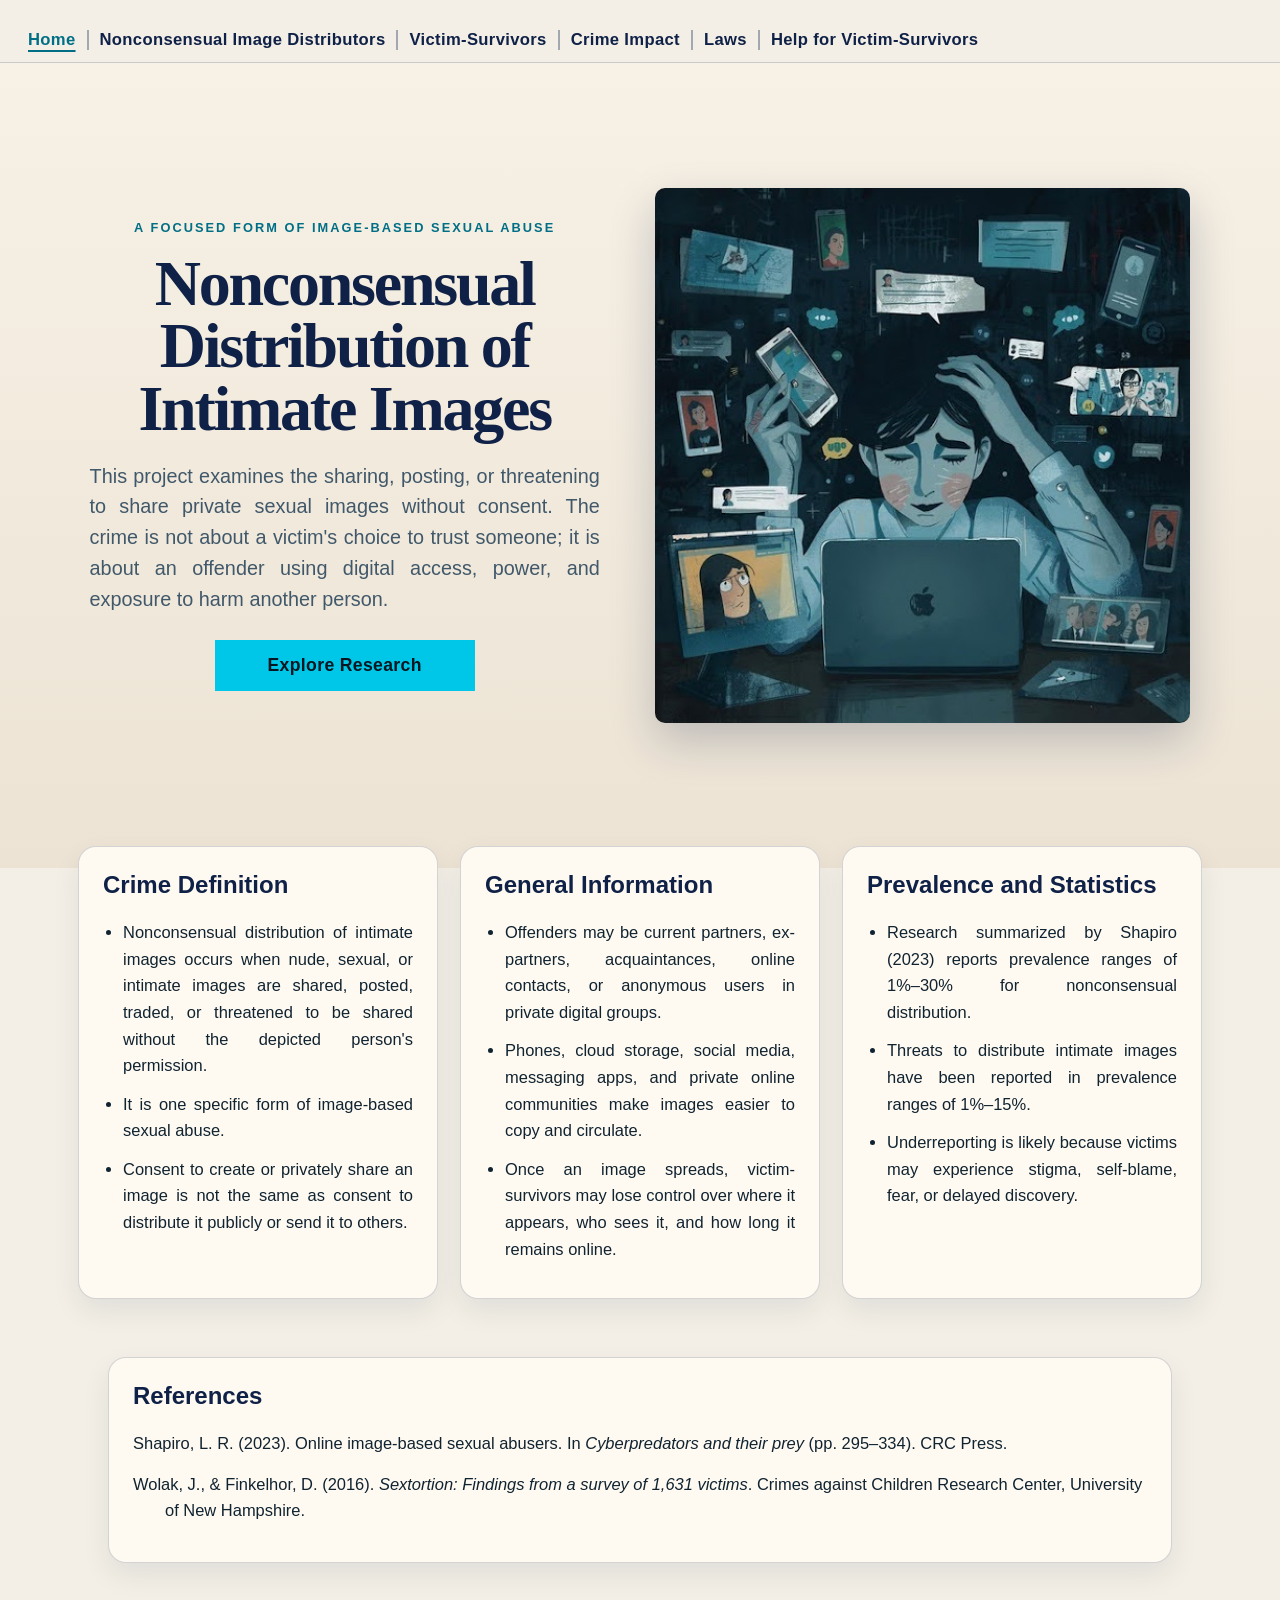
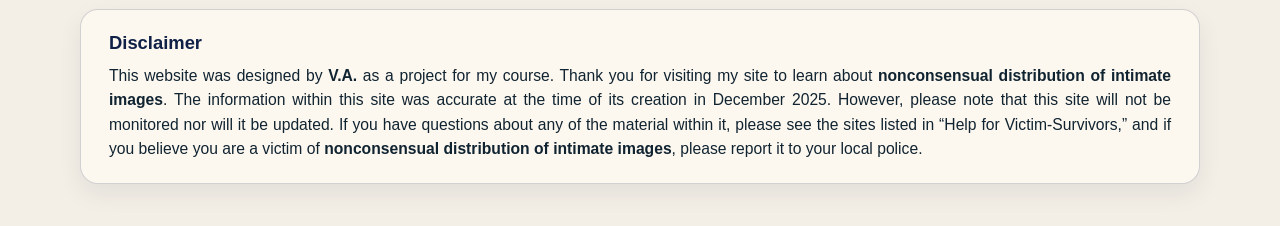
==== commit afe8d86f: "Add files via upload" ====
--- a/index.html
+++ b/index.html
@@ -1,39 +1,75 @@
-<!DOCTYPE html><html lang="en"><head><meta charset="UTF-8"><meta name="viewport" content="width=device-width, initial-scale=1.0"><title>Home | Nonconsensual Distribution of Intimate Images</title><link rel="stylesheet" href="style.css"></head><body><header class="site-header">
-  <div class="brand"><a href="index.html">NDII<span>.</span></a><small>An awareness site on nonconsensual image distribution</small></div>
-  <nav class="nav"><a class="active" href="index.html">01 / Home</a>
-<a class="" href="image-based-abusers.html">02 / Image Distributors</a>
-<a class="" href="victim-survivors.html">03 / Victim-Survivors</a>
-<a class="" href="crime-impact.html">04 / Crime Impact</a>
-<a class="" href="laws.html">05 / Laws</a>
-<a class="" href="help-for-survivors.html">06 / Help</a></nav>
-</header><main class="home-wrap">
-<section class="hero-mag">
-  <div class="hero-copy">
-    <p class="tag">A specific form of image-based sexual abuse</p>
-    <h1>Nonconsensual Distribution of <em>Intimate Images</em>.</h1>
-    <p class="deck">A private image can become a tool of exposure, humiliation, coercion, and control when someone shares or threatens to share it without consent.</p>
-  </div>
-  <figure class="hero-photo"><img src="images/homepage.jpg" alt="Person overwhelmed by digital messages"><figcaption>Fig. 01 / Digital exposure and image abuse</figcaption></figure>
-</section>
-<section class="section-block"><p class="section-no">§ 01</p><h2>What is the crime?</h2><ul class="check-list">
-<li><strong>Definition:</strong> Nonconsensual distribution of intimate images occurs when nude, sexual, or intimate images are shared, posted, traded, or threatened to be shared without the depicted person's permission.</li>
-<li><strong>Consent matters:</strong> Consent to create or privately send an image is not the same as consent to distribute it to others.</li>
-<li><strong>Digital harm:</strong> Phones, cloud storage, private messages, group chats, and social media allow images to be copied and circulated quickly.</li>
-</ul></section>
-<section class="section-block"><p class="section-no">§ 02</p><h2>General information about the crime and criminal</h2><ul class="check-list">
-<li>Offenders may be current partners, ex-partners, acquaintances, online contacts, or anonymous users in private digital spaces.</li>
-<li>Common motives include revenge, humiliation, coercion, control, sexual gratification, entertainment, or gaining status in an online group.</li>
-<li>Victims may be blamed or shamed even though the wrongdoing is the offender’s decision to distribute or threaten the image without consent.</li>
-</ul></section>
-<section class="section-block"><p class="section-no">§ 03</p><h2>By the numbers</h2><div class="stat-grid">
-<div><strong>1%–30%</strong><span>prevalence range reported for nonconsensual distribution in studies summarized by Shapiro (2023)</span></div>
-<div><strong>1%–15%</strong><span>prevalence range reported for threats to distribute intimate images</span></div>
-<div><strong>83%</strong><span>of Wolak &amp; Finkelhor’s sextortion survey respondents were female</span></div>
-<div><strong>45%</strong><span>of Wolak &amp; Finkelhor respondents reported perpetrators carried out threats or otherwise harmed them</span></div>
-</div></section>
-<section class="explore-grid"><a href="image-based-abusers.html"><span>02</span><strong>Image Distributors</strong><small>who they are and how they operate</small></a><a href="victim-survivors.html"><span>03</span><strong>Victim-Survivors</strong><small>who is vulnerable and why</small></a><a href="crime-impact.html"><span>04</span><strong>Crime Impact</strong><small>harm to victims, families, and society</small></a><a href="laws.html"><span>05</span><strong>Laws</strong><small>state laws, acts, and intention</small></a><a href="help-for-survivors.html"><span>06</span><strong>Help</strong><small>skills, safety advice, and resources</small></a></section>
-<section class="disclaimer-box">
-  <p><strong>Disclaimer:</strong> This website was designed by <strong>V.A.</strong> as a project for my course. Thank you for visiting my site to learn about <strong>nonconsensual distribution of intimate images</strong>. The information within this site was accurate at the time of its creation in December 2025. However, please note that this site will not be monitored nor will it be updated. If you have questions about any of the material within it, please see the sites listed in “Help for Victim-Survivors,” and if you believe you are a victim of <strong>nonconsensual distribution of intimate images</strong>, please report it to your local police.</p>
-</section><section class="references"><h2>References</h2><p class="reference"><span>01</span> Shapiro, L. R. (2023). Online image-based sexual abusers. In <em>Cyberpredators and their prey</em> (pp. 295–334). CRC Press.</p>
-<p class="reference"><span>02</span> Wolak, J., &amp; Finkelhor, D. (2016). <em>Sextortion: Findings from a survey of 1,631 victims</em>. Crimes against Children Research Center, University of New Hampshire.</p></section>
-</main></body></html>+<!DOCTYPE html>
+<html lang="en">
+<head>
+  <meta charset="UTF-8">
+  <meta name="viewport" content="width=device-width, initial-scale=1.0">
+  <title>Home | Nonconsensual Distribution of Intimate Images</title>
+  <link rel="stylesheet" href="style.css">
+</head>
+<body>
+  <header class="site-header">
+    <nav class="nav">
+      <a class="active" href="index.html">Home</a>
+      <a href="image-based-abusers.html">Nonconsensual Image Distributors</a>
+      <a href="victim-survivors.html">Victim-Survivors</a>
+      <a href="crime-impact.html">Crime Impact</a>
+      <a href="laws.html">Laws</a>
+      <a href="help-for-survivors.html">Help for Victim-Survivors</a>
+    </nav>
+  </header>
+
+  <main class="hero">
+    <section class="hero-text">
+      <p class="eyebrow">A focused form of image-based sexual abuse</p>
+      <h1>Nonconsensual<br>Distribution of<br>Intimate Images</h1>
+      <p>This project examines the sharing, posting, or threatening to share private sexual images without consent. The crime is not about a victim's choice to trust someone; it is about an offender using digital access, power, and exposure to harm another person.</p>
+      <a class="button" href="image-based-abusers.html">Explore Research</a>
+    </section>
+    <section class="hero-image" aria-label="Digital safety illustration">
+      <img src="images/homepage.jpg" alt="Illustration representing online privacy and image-based sexual abuse">
+    </section>
+  </main>
+
+  <section class="home-summary">
+    <article>
+      <h2>Crime Definition</h2>
+      <ul>
+        <li>Nonconsensual distribution of intimate images occurs when nude, sexual, or intimate images are shared, posted, traded, or threatened to be shared without the depicted person's permission.</li>
+        <li>It is one specific form of image-based sexual abuse.</li>
+        <li>Consent to create or privately share an image is not the same as consent to distribute it publicly or send it to others.</li>
+      </ul>
+    </article>
+
+    <article>
+      <h2>General Information</h2>
+      <ul>
+        <li>Offenders may be current partners, ex-partners, acquaintances, online contacts, or anonymous users in private digital groups.</li>
+        <li>Phones, cloud storage, social media, messaging apps, and private online communities make images easier to copy and circulate.</li>
+        <li>Once an image spreads, victim-survivors may lose control over where it appears, who sees it, and how long it remains online.</li>
+      </ul>
+    </article>
+
+    <article>
+      <h2>Prevalence and Statistics</h2>
+      <ul>
+        <li>Research summarized by Shapiro (2023) reports prevalence ranges of 1%–30% for nonconsensual distribution.</li>
+        <li>Threats to distribute intimate images have been reported in prevalence ranges of 1%–15%.</li>
+        <li>Underreporting is likely because victims may experience stigma, self-blame, fear, or delayed discovery.</li>
+      </ul>
+    </article>
+  </section>
+
+  <footer>
+    <section class="page-references">
+      <h2>References</h2>
+      <p class="reference">Shapiro, L. R. (2023). Online image-based sexual abusers. In <em>Cyberpredators and their prey</em> (pp. 295–334). CRC Press.</p>
+      <p class="reference">Wolak, J., &amp; Finkelhor, D. (2016). <em>Sextortion: Findings from a survey of 1,631 victims</em>. Crimes against Children Research Center, University of New Hampshire.</p>
+    </section>
+  </footer>
+  <footer class="site-disclaimer">
+    <h2>Disclaimer</h2>
+    <p>This website was designed by <strong>V.A.</strong> as a project for my course. Thank you for visiting my site to learn about <strong>nonconsensual distribution of intimate images</strong>. The information within this site was accurate at the time of its creation in December 2025. However, please note that this site will not be monitored nor will it be updated. If you have questions about any of the material within it, please see the sites listed in “Help for Victim-Survivors,” and if you believe you are a victim of <strong>nonconsensual distribution of intimate images</strong>, please report it to your local police.</p>
+  </footer>
+
+</body>
+</html>
--- a/style.css
+++ b/style.css
@@ -1,3 +1,400 @@
-
-*{box-sizing:border-box} :root{--ink:#141414;--muted:#4f4a43;--paper:#f5efe3;--paper2:#ece3d3;--red:#b63a2d;--gold:#c9a34b;--line:rgba(20,20,20,.22);--card:#fbf6ec;--black:#11110f}
-body{margin:0;background:radial-gradient(circle at top left,rgba(255,255,255,.55),transparent 35%),var(--paper);color:var(--ink);font-family:Georgia,'Times New Roman',serif}body:before{content:"";position:fixed;inset:0;pointer-events:none;background-image:linear-gradient(rgba(20,20,20,.018) 1px,transparent 1px),linear-gradient(90deg,rgba(20,20,20,.014) 1px,transparent 1px);background-size:22px 22px;opacity:.75}.site-header{position:sticky;top:0;z-index:10;background:rgba(245,239,227,.96);border-bottom:2px solid var(--black);box-shadow:0 2px 15px rgba(0,0,0,.07)}.brand{max-width:1160px;margin:0 auto;padding:12px 24px 7px;display:flex;align-items:end;gap:14px}.brand a{font-family:Arial,Helvetica,sans-serif;text-decoration:none;color:var(--ink);font-size:2rem;font-weight:950;letter-spacing:.03em;line-height:.8}.brand a span{color:var(--red)}.brand small{font-family:Arial,Helvetica,sans-serif;text-transform:uppercase;letter-spacing:.45em;font-size:.68rem;color:#777063}.nav{background:var(--black);display:flex;justify-content:center;flex-wrap:wrap;border-top:1px solid rgba(0,0,0,.2)}.nav a{font-family:Arial,Helvetica,sans-serif;color:#e9dcbf;text-decoration:none;text-transform:uppercase;font-weight:800;letter-spacing:.09em;font-size:.75rem;padding:15px 23px;border-right:1px solid rgba(236,225,205,.16)}.nav a.active,.nav a:hover{background:var(--red);color:#f4e7cd}.home-wrap,.page-wrap{max-width:1060px;margin:0 auto;padding:38px 28px 70px}.hero-mag{display:grid;grid-template-columns:minmax(300px,.82fr) 1fr;gap:46px;align-items:center;margin:22px 0 46px}.tag{display:inline-block;font-family:Arial,Helvetica,sans-serif;text-transform:uppercase;letter-spacing:.42em;color:var(--red);border:1px solid var(--red);padding:7px 14px;font-size:.68rem;font-weight:800;background:rgba(255,255,255,.25)}h1{font-size:clamp(3rem,7vw,6rem);line-height:.92;margin:18px 0 15px;letter-spacing:-.055em;font-weight:800}h1 em{font-style:italic;color:var(--red);font-weight:400}.deck{font-size:1.21rem;line-height:1.58;color:var(--muted);font-style:italic;border-left:3px solid var(--red);padding-left:18px;max-width:760px;text-align:justify}.hero-photo img,.wide-image img{width:100%;display:block;border:1px solid var(--black);border-right:7px solid var(--red);border-bottom:7px solid var(--red);box-shadow:0 18px 38px rgba(0,0,0,.13);max-height:460px;object-fit:cover}.hero-photo figcaption,.wide-image figcaption,.image-card figcaption{font-family:Arial,Helvetica,sans-serif;text-transform:uppercase;letter-spacing:.28em;font-size:.65rem;color:#d5b14e;background:#12120f;padding:9px 14px}.section-block{margin:48px 0;padding:0 0 18px;border-bottom:1px dotted rgba(20,20,20,.35)}.section-no{font-family:Arial,Helvetica,sans-serif;color:var(--red);letter-spacing:.25em;font-weight:900;margin:0 0 -30px}.section-block h2,.references h2,.image-card h2{font-family:Arial,Helvetica,sans-serif;text-transform:uppercase;letter-spacing:.02em;font-size:clamp(1.6rem,3vw,2.45rem);margin:0 0 20px 54px;border-bottom:2px solid var(--ink);padding-bottom:10px}.check-list,.section-block ul,.card ul{list-style:none;margin:0;padding:0}.check-list li,.section-block li,.card li{position:relative;padding:13px 0 13px 33px;border-bottom:1px dotted rgba(20,20,20,.28);line-height:1.62;font-size:1.07rem;text-align:justify}.check-list li:before,.section-block li:before,.card li:before{content:"✓";position:absolute;left:5px;color:var(--red);font-family:Arial,Helvetica,sans-serif;font-weight:900}.stat-grid{display:grid;grid-template-columns:repeat(4,1fr);gap:18px}.stat-grid div{background:#11110f;color:#e8d7ad;border-top:4px solid var(--red);padding:28px 22px;min-height:160px;box-shadow:0 12px 26px rgba(0,0,0,.12)}.stat-grid strong{display:block;font-family:Georgia,serif;font-size:2.8rem;color:var(--gold);line-height:1}.stat-grid span{display:block;margin-top:12px;font-family:Arial,Helvetica,sans-serif;text-transform:uppercase;letter-spacing:.16em;font-size:.68rem;line-height:1.85}.explore-grid{display:grid;grid-template-columns:repeat(3,1fr);gap:20px;margin:55px 0}.explore-grid a{display:block;background:rgba(255,255,255,.25);border-left:4px solid var(--red);padding:24px;text-decoration:none;color:var(--ink);min-height:130px}.explore-grid span{font-family:Arial,sans-serif;color:var(--red);letter-spacing:.28em}.explore-grid strong{display:block;font-family:Arial,sans-serif;text-transform:uppercase;font-size:1.35rem;margin:12px 0 8px}.explore-grid small{font-size:1rem;color:var(--muted)}.page-hero{margin:22px 0 50px}.wide-image{margin:28px 0 0}.split-list{display:grid;grid-template-columns:repeat(3,1fr);gap:22px}.split-list article,.card,.image-card,.references,.disclaimer-box{background:rgba(255,255,255,.25);border:1px solid var(--line);padding:24px;box-shadow:0 12px 25px rgba(0,0,0,.05)}.split-list h3{font-family:Arial,Helvetica,sans-serif;text-transform:uppercase;color:var(--red);font-size:1rem;letter-spacing:.05em}.feature-row{display:grid;grid-template-columns:1fr 340px;gap:28px;align-items:start}.image-card img{width:100%;display:block;border:1px solid var(--ink);background:var(--card)}.card-grid{display:grid;grid-template-columns:repeat(3,1fr);gap:22px;margin:34px 0}.card-grid.two{grid-template-columns:repeat(2,1fr)}.card h2{font-family:Arial,Helvetica,sans-serif;text-transform:uppercase;font-size:1.2rem;color:var(--red);margin-top:0}.references{margin-top:55px}.references h2{margin-left:0}.reference{border-bottom:1px dotted rgba(20,20,20,.25);padding:12px 0;margin:0;line-height:1.55;text-align:justify}.reference span{font-family:Arial,Helvetica,sans-serif;color:var(--red);font-weight:900;margin-right:18px}.disclaimer-box{margin:48px 0 28px;border-left:5px solid var(--gold)}.disclaimer-box p{line-height:1.6;text-align:justify;margin:0}a{color:#9f2b22;font-weight:700}@media(max-width:900px){.hero-mag,.feature-row{grid-template-columns:1fr}.stat-grid,.explore-grid,.card-grid,.card-grid.two,.split-list{grid-template-columns:1fr}.home-wrap,.page-wrap{padding:28px 18px 55px}.nav{justify-content:flex-start}.nav a{font-size:.68rem;padding:13px 14px}.brand{display:block}.brand small{display:block;margin-top:8px;letter-spacing:.22em}.section-no{margin-bottom:8px}.section-block h2{margin-left:0}.hero-photo img,.wide-image img{border-right:4px solid var(--red);border-bottom:4px solid var(--red)}}
+* {
+  box-sizing: border-box;
+}
+
+:root {
+  --navy: #0f2147;
+  --navy-deep: #081725;
+  --cyan: #00a9c9;
+  --cream: #f3efe6;
+  --cream-2: #ebe4d6;
+  --paper: #fbf7ef;
+  --text: #102331;
+  --muted: #40586a;
+  --line: rgba(15, 33, 71, 0.18);
+  --card: #fffaf1;
+}
+
+body {
+  margin: 0;
+  font-family: Arial, Helvetica, sans-serif;
+  color: var(--text);
+  background: var(--cream);
+}
+
+.site-header {
+  width: 100%;
+  padding: 30px 28px 12px;
+  background: var(--cream);
+  border-bottom: 1px solid var(--line);
+}
+
+.nav {
+  display: flex;
+  flex-wrap: wrap;
+  align-items: center;
+  gap: 0;
+  font-size: clamp(0.85rem, 1.3vw, 1.15rem);
+  letter-spacing: 0.02em;
+}
+
+.nav a {
+  color: var(--navy);
+  text-decoration: none;
+  padding: 0 11px;
+  border-right: 2px solid rgba(15, 33, 71, 0.35);
+  font-weight: 700;
+}
+
+.nav a:first-child {
+  padding-left: 0;
+}
+
+.nav a:last-child {
+  border-right: none;
+}
+
+.nav a:hover,
+.nav a.active {
+  color: #006f86;
+  text-decoration: underline;
+  text-decoration-thickness: 2px;
+  text-underline-offset: 5px;
+}
+
+.hero {
+  min-height: calc(100vh - 95px);
+  display: grid;
+  grid-template-columns: 1fr 1.05fr;
+  gap: 55px;
+  align-items: center;
+  padding: 44px 7vw 64px;
+  background: linear-gradient(180deg, #f7f1e6 0%, #ece3d4 100%);
+}
+
+.hero-text {
+  text-align: center;
+}
+
+.eyebrow {
+  color: #006f86;
+  text-transform: uppercase;
+  letter-spacing: 0.16em;
+  font-size: 0.8rem;
+  font-weight: 800;
+  margin: 0 0 18px;
+}
+
+.hero-text h1,
+.page h1 {
+  margin: 0 0 20px;
+  font-family: Georgia, 'Times New Roman', serif;
+  line-height: 0.98;
+  letter-spacing: -0.035em;
+  color: var(--navy);
+}
+
+.hero-text h1 {
+  font-size: clamp(2.65rem, 5vw, 5.3rem);
+}
+
+.hero-text p:not(.eyebrow) {
+  max-width: 720px;
+  margin: 0 auto 26px;
+  font-size: clamp(1.02rem, 1.55vw, 1.24rem);
+  line-height: 1.55;
+  color: var(--muted);
+  text-align: justify;
+}
+
+.button {
+  display: inline-block;
+  min-width: 260px;
+  padding: 15px 26px;
+  background: #00c7e8;
+  color: #061721;
+  text-decoration: none;
+  font-size: 1.1rem;
+  letter-spacing: 0.02em;
+  font-weight: 700;
+  transition: transform 0.2s ease, filter 0.2s ease;
+}
+
+.button:hover {
+  transform: translateY(-2px);
+  filter: brightness(1.03);
+}
+
+.hero-image img {
+  width: 100%;
+  max-width: 650px;
+  display: block;
+  margin: 0 auto;
+  border-radius: 10px;
+  box-shadow: 0 18px 45px rgba(15, 33, 71, 0.22);
+}
+
+.home-summary {
+  display: grid;
+  grid-template-columns: repeat(3, 1fr);
+  gap: 22px;
+  max-width: 1180px;
+  margin: -22px auto 58px;
+  padding: 0 28px;
+}
+
+.home-summary article,
+.card,
+.content-block,
+.image-card,
+.page-references {
+  background: var(--card);
+  border: 1px solid var(--line);
+  border-radius: 18px;
+  padding: 24px;
+  box-shadow: 0 12px 28px rgba(15, 33, 71, 0.08);
+}
+
+.home-summary h2,
+.card h2,
+.content-block h2,
+.feature-row h2,
+.page-references h2 {
+  color: var(--navy);
+  margin-top: 0;
+}
+
+.home-summary p,
+.card p,
+.content-block p,
+.feature-row p,
+.image-card figcaption,
+.split-list p,
+.page-references p,
+.page li,
+.home-summary li,
+.card li,
+.content-block li {
+  color: var(--text);
+  line-height: 1.62;
+  font-size: 1.03rem;
+}
+
+.home-summary ul,
+.card ul,
+.content-block ul,
+.feature-row ul {
+  margin: 0;
+  padding-left: 1.25rem;
+  text-align: justify;
+}
+
+.page {
+  max-width: 1120px;
+  margin: 0 auto;
+  padding: 58px 28px 80px;
+}
+
+.page h1 {
+  font-size: clamp(2.55rem, 5vw, 4.8rem);
+}
+
+.page > p:not(.eyebrow) {
+  max-width: 940px;
+  font-size: 1.18rem;
+  line-height: 1.58;
+  color: var(--muted);
+  margin-bottom: 32px;
+  text-align: justify;
+}
+
+.card-grid {
+  display: grid;
+  grid-template-columns: repeat(3, 1fr);
+  gap: 22px;
+  margin-bottom: 28px;
+}
+
+.card-grid.two {
+  grid-template-columns: repeat(2, 1fr);
+}
+
+.card h2 {
+  font-size: 1.28rem;
+}
+
+.content-block {
+  margin: 28px 0;
+}
+
+.split-list {
+  display: grid;
+  grid-template-columns: repeat(3, 1fr);
+  gap: 20px;
+}
+
+.split-list.two-col {
+  grid-template-columns: repeat(2, 1fr);
+}
+
+.split-list h3 {
+  margin-bottom: 8px;
+  color: var(--navy);
+}
+
+.feature-row {
+  display: grid;
+  grid-template-columns: 1fr 0.92fr;
+  gap: 30px;
+  align-items: start;
+  margin-bottom: 28px;
+}
+
+.image-card {
+  margin: 0;
+}
+
+.image-card img {
+  display: block;
+  width: 100%;
+  border-radius: 12px;
+  background: #f7f2e9;
+}
+
+.image-card figcaption {
+  margin-top: 12px;
+  font-size: 0.95rem;
+  color: var(--muted);
+  text-align: justify;
+}
+
+.note {
+  color: var(--muted);
+}
+
+.page-references {
+  margin-top: 36px;
+}
+
+.reference {
+  padding-left: 2rem;
+  text-indent: -2rem;
+  margin: 0 0 14px;
+  font-size: 0.98rem;
+  text-align: left;
+}
+
+.refs p {
+  font-size: 1.02rem;
+}
+
+footer {
+  max-width: 1120px;
+  margin: 0 auto 46px;
+  padding: 0 28px;
+}
+
+@media (max-width: 950px) {
+  .site-header {
+    padding-top: 24px;
+  }
+
+  .nav {
+    row-gap: 10px;
+  }
+
+  .hero,
+  .feature-row {
+    grid-template-columns: 1fr;
+    gap: 35px;
+  }
+
+  .hero {
+    padding-top: 45px;
+  }
+
+  .hero-text {
+    order: 1;
+  }
+
+  .hero-image {
+    order: 2;
+  }
+
+  .button {
+    min-width: auto;
+    width: min(100%, 330px);
+  }
+
+  .card-grid,
+  .card-grid.two,
+  .home-summary,
+  .split-list,
+  .split-list.two-col {
+    grid-template-columns: 1fr;
+  }
+
+  .home-summary {
+    margin-top: 0;
+  }
+}
+
+
+/* Professor feedback updates */
+.content-block,
+.card,
+.home-summary article,
+.image-card,
+.page-references,
+.site-disclaimer {
+  color: var(--text);
+}
+
+.page li,
+.home-summary li,
+.card li,
+.content-block li {
+  margin-bottom: 0.72rem;
+  text-align: justify;
+}
+
+.feature-row .content-block ul,
+.card ul,
+.content-block ul,
+.home-summary ul {
+  text-align: justify;
+}
+
+.page a {
+  color: #006f86;
+  font-weight: 700;
+}
+
+.compact-image img {
+  max-height: 390px;
+  object-fit: contain;
+}
+
+.site-disclaimer {
+  max-width: 1120px;
+  margin: 0 auto 42px;
+  padding: 22px 28px;
+  background: #fdf8ef;
+  border: 1px solid var(--line);
+  border-radius: 18px;
+  box-shadow: 0 10px 24px rgba(15, 33, 71, 0.07);
+}
+
+.site-disclaimer h2 {
+  color: var(--navy);
+  margin: 0 0 10px;
+  font-size: 1.15rem;
+}
+
+.site-disclaimer p {
+  margin: 0;
+  color: var(--text);
+  line-height: 1.55;
+  font-size: 0.98rem;
+  text-align: justify;
+}
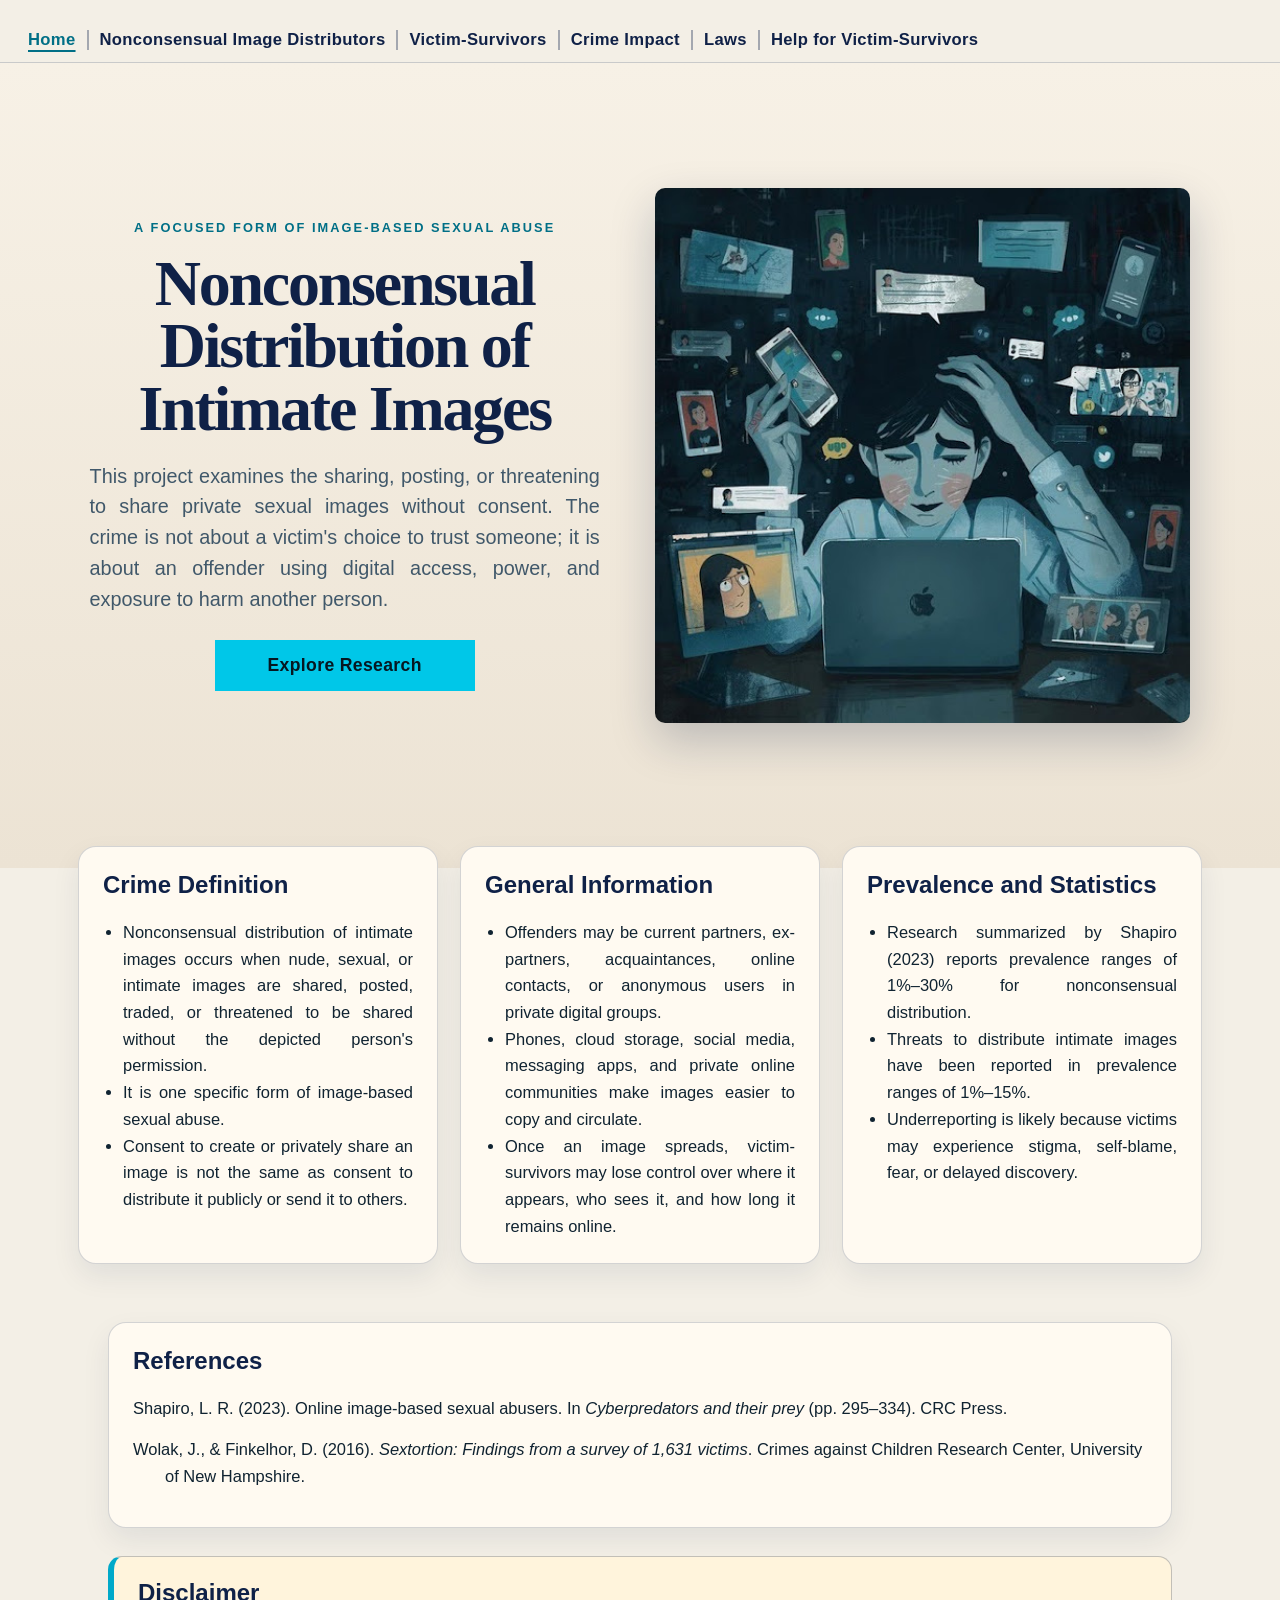
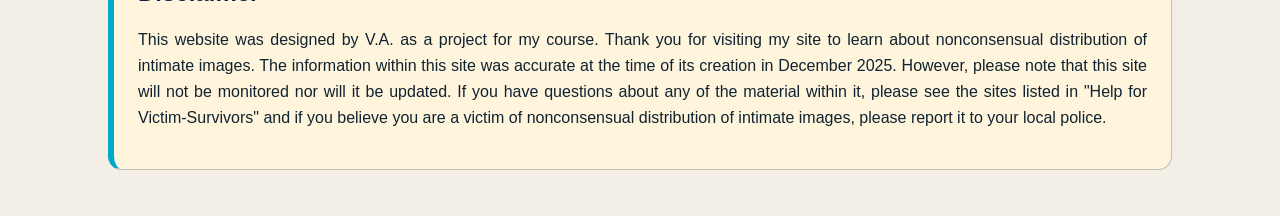
==== commit 8a0440a1: "Add files via upload" ====
--- a/index.html
+++ b/index.html
@@ -65,11 +65,10 @@
       <p class="reference">Shapiro, L. R. (2023). Online image-based sexual abusers. In <em>Cyberpredators and their prey</em> (pp. 295–334). CRC Press.</p>
       <p class="reference">Wolak, J., &amp; Finkelhor, D. (2016). <em>Sextortion: Findings from a survey of 1,631 victims</em>. Crimes against Children Research Center, University of New Hampshire.</p>
     </section>
+    <section class="disclaimer-box">
+      <h2>Disclaimer</h2>
+      <p>This website was designed by V.A. as a project for my course. Thank you for visiting my site to learn about nonconsensual distribution of intimate images. The information within this site was accurate at the time of its creation in December 2025. However, please note that this site will not be monitored nor will it be updated. If you have questions about any of the material within it, please see the sites listed in "Help for Victim-Survivors" and if you believe you are a victim of nonconsensual distribution of intimate images, please report it to your local police.</p>
+    </section>
   </footer>
-  <footer class="site-disclaimer">
-    <h2>Disclaimer</h2>
-    <p>This website was designed by <strong>V.A.</strong> as a project for my course. Thank you for visiting my site to learn about <strong>nonconsensual distribution of intimate images</strong>. The information within this site was accurate at the time of its creation in December 2025. However, please note that this site will not be monitored nor will it be updated. If you have questions about any of the material within it, please see the sites listed in “Help for Victim-Survivors,” and if you believe you are a victim of <strong>nonconsensual distribution of intimate images</strong>, please report it to your local police.</p>
-  </footer>
-
 </body>
 </html>
--- a/style.css
+++ b/style.css
@@ -340,61 +340,31 @@
 }
 
 
-/* Professor feedback updates */
-.content-block,
-.card,
-.home-summary article,
-.image-card,
-.page-references,
-.site-disclaimer {
+.disclaimer-box {
+  background: #fff4dc;
+  border: 1px solid rgba(15, 33, 71, 0.25);
+  border-left: 6px solid var(--cyan);
+  border-radius: 14px;
+  padding: 22px 24px;
+  margin-top: 28px;
+}
+
+.disclaimer-box h2 {
+  margin-top: 0;
+  color: var(--navy);
+  font-weight: 800;
+}
+
+.disclaimer-box p {
   color: var(--text);
-}
-
-.page li,
-.home-summary li,
-.card li,
-.content-block li {
-  margin-bottom: 0.72rem;
-  text-align: justify;
-}
-
-.feature-row .content-block ul,
-.card ul,
-.content-block ul,
-.home-summary ul {
-  text-align: justify;
-}
-
-.page a {
-  color: #006f86;
-  font-weight: 700;
-}
-
-.compact-image img {
-  max-height: 390px;
-  object-fit: contain;
-}
-
-.site-disclaimer {
-  max-width: 1120px;
-  margin: 0 auto 42px;
-  padding: 22px 28px;
-  background: #fdf8ef;
-  border: 1px solid var(--line);
-  border-radius: 18px;
-  box-shadow: 0 10px 24px rgba(15, 33, 71, 0.07);
-}
-
-.site-disclaimer h2 {
-  color: var(--navy);
-  margin: 0 0 10px;
-  font-size: 1.15rem;
-}
-
-.site-disclaimer p {
-  margin: 0;
-  color: var(--text);
-  line-height: 1.55;
-  font-size: 0.98rem;
-  text-align: justify;
-}
+  line-height: 1.62;
+  text-align: justify;
+}
+
+a {
+  color: #007b91;
+}
+
+a:hover {
+  color: #005466;
+}
